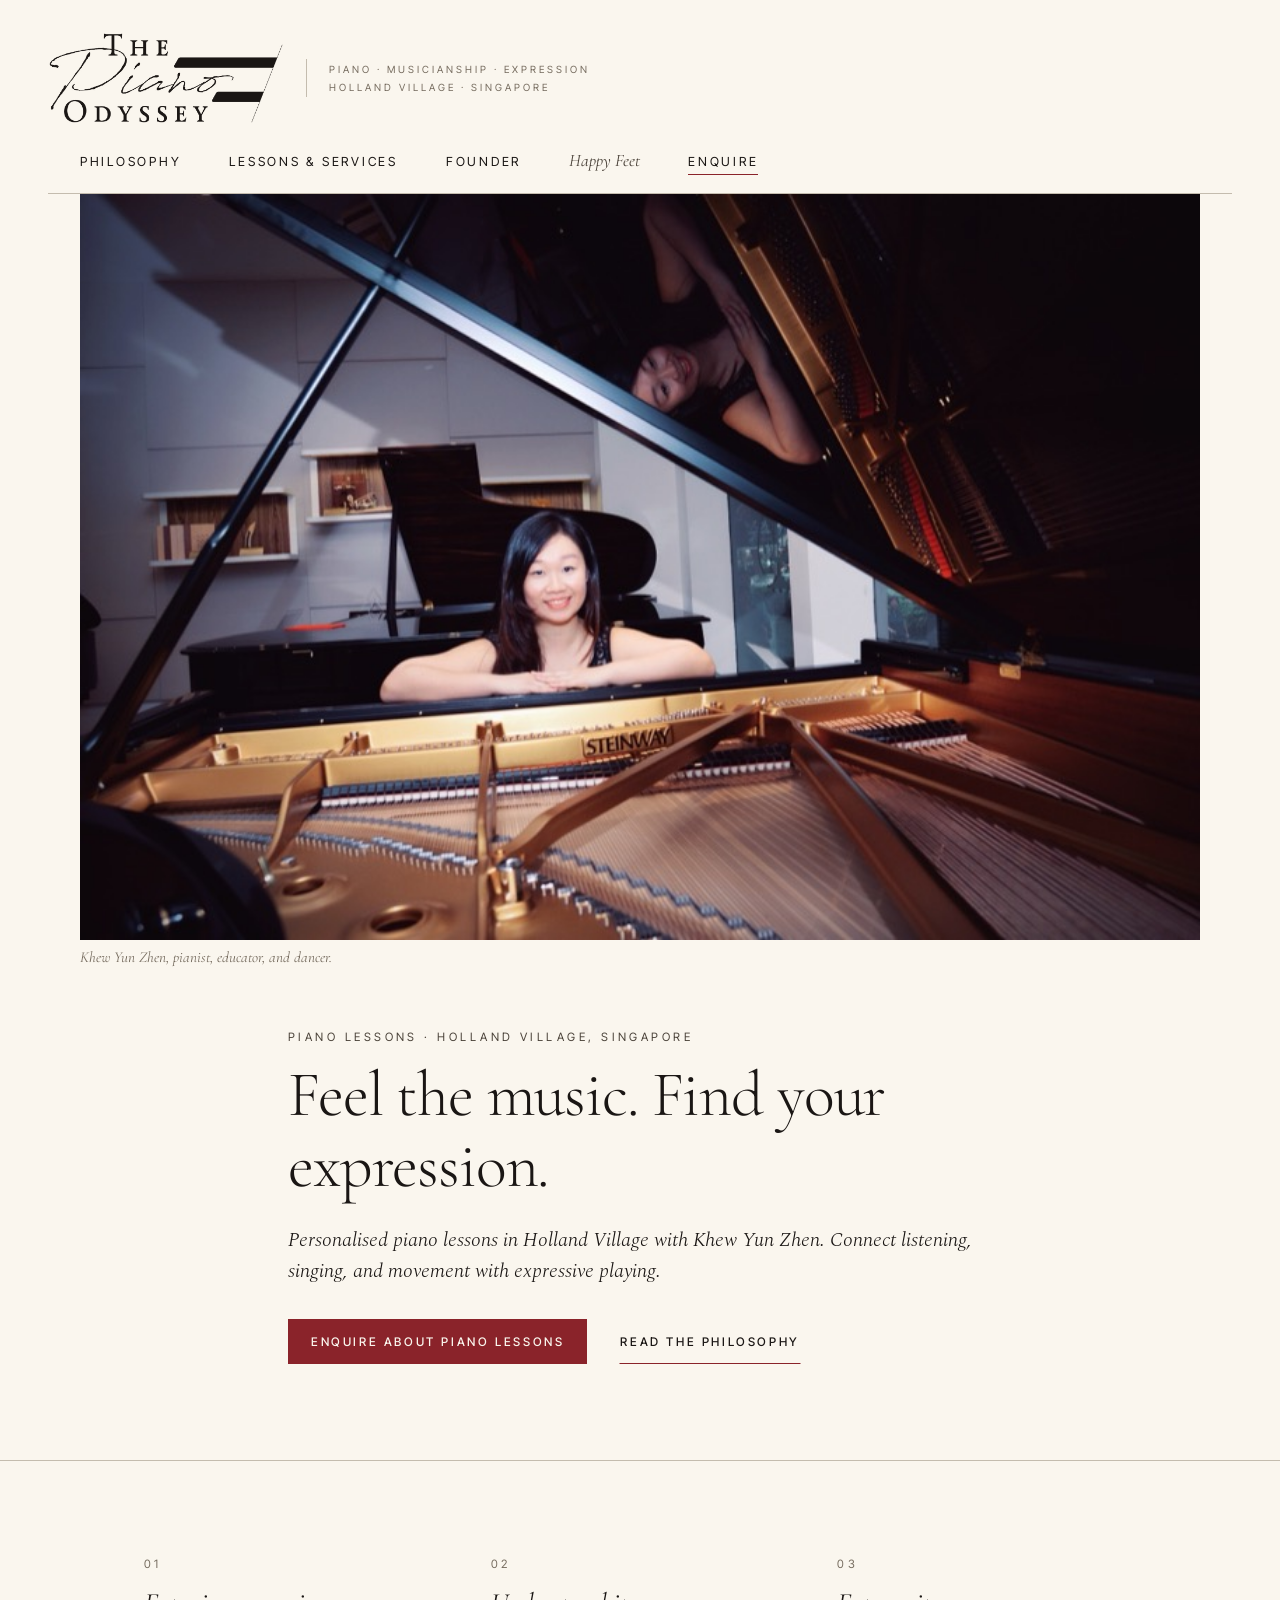
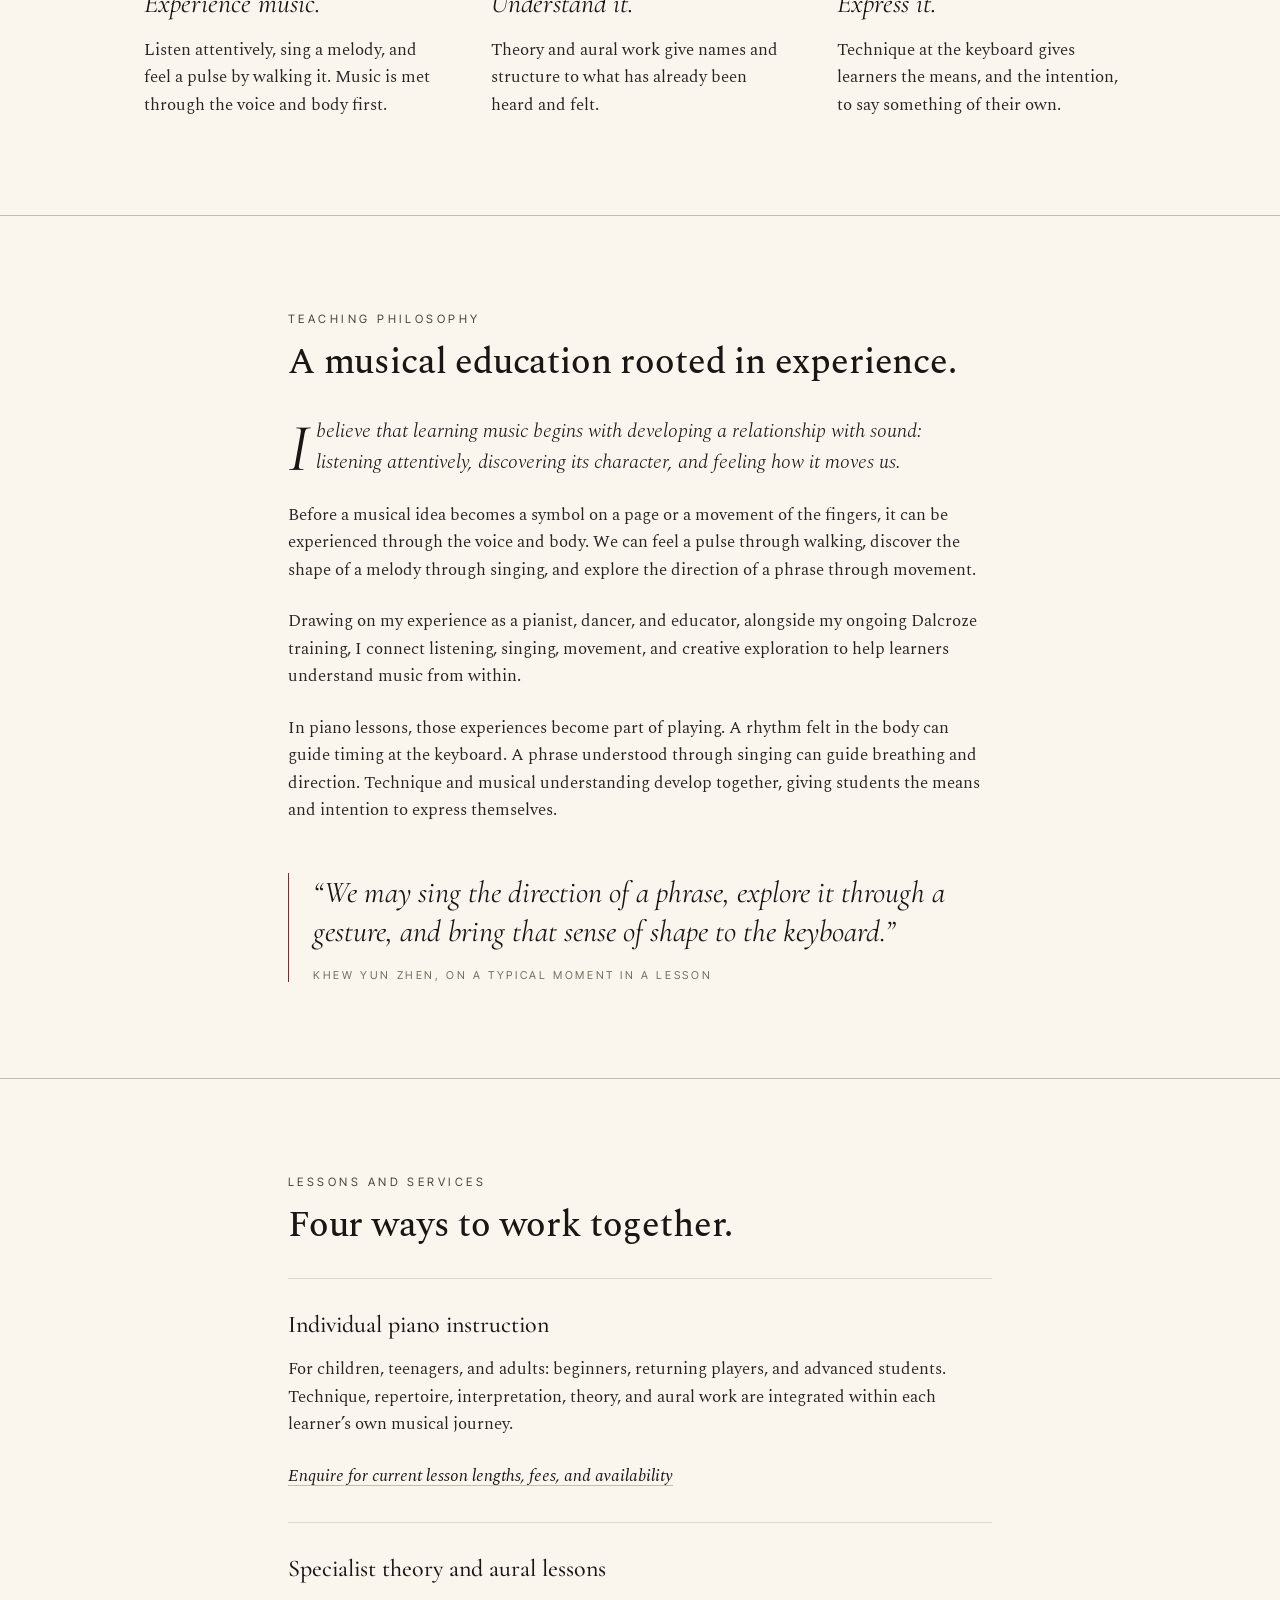
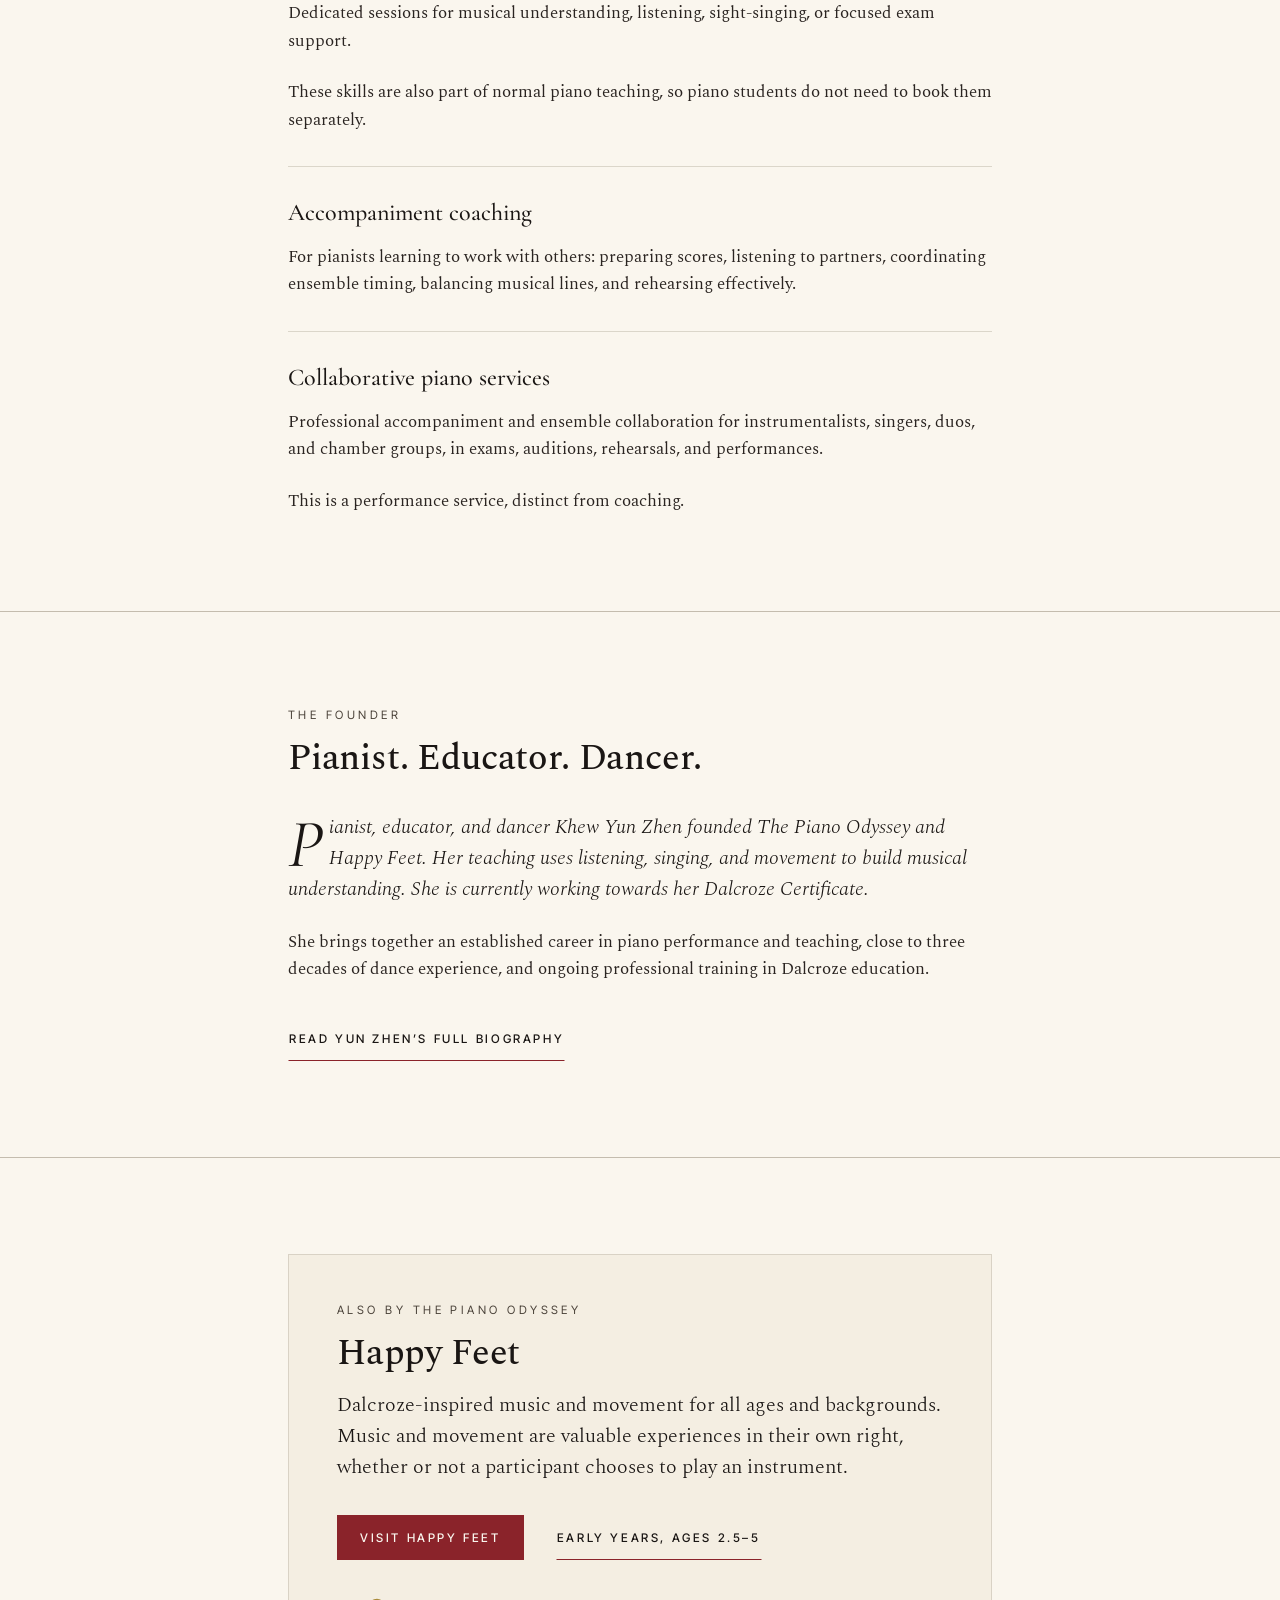
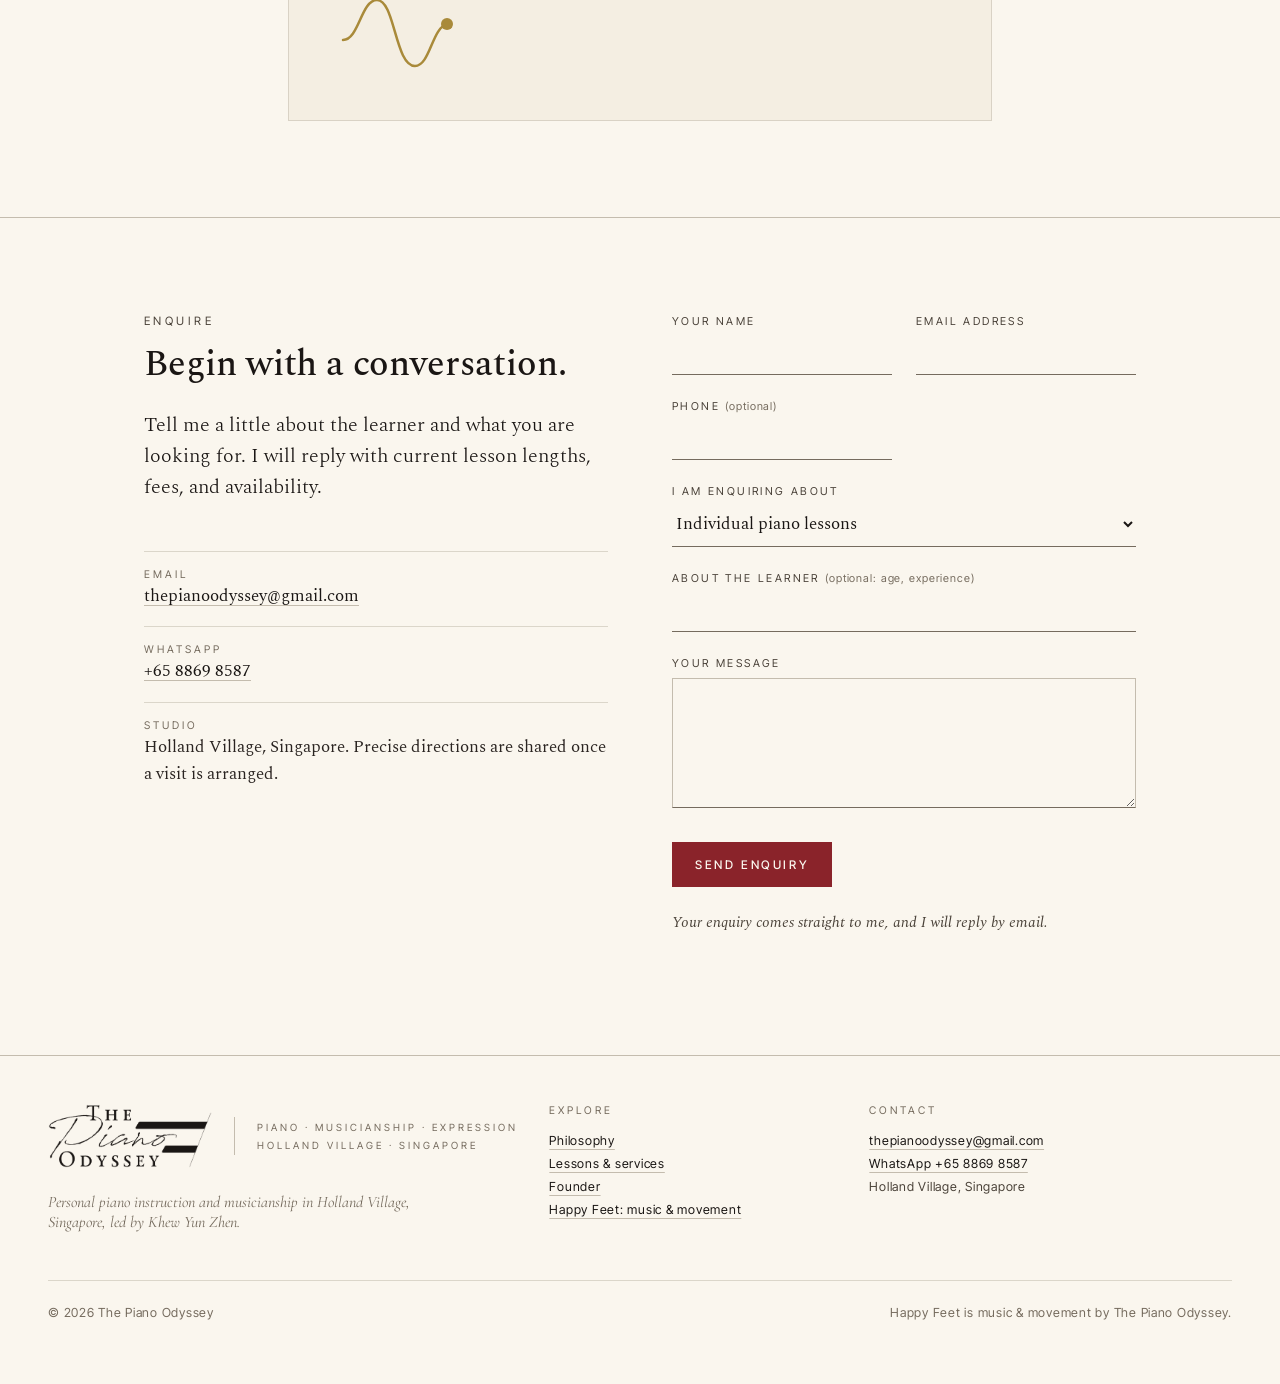
==== piano-odyssey/index.html @ 4d60c69b "Tighten founder intro paragraph Co-Authored-By: Claude Opus 5.5 <noreply@anthropic.com> Claude-Sessi" ====
<!doctype html>
<html lang="en-SG">
<head>
  <meta charset="utf-8">
  <meta name="viewport" content="width=device-width, initial-scale=1">
  <title>The Piano Odyssey | Piano, musicianship, and expression in Holland Village</title>
  <meta name="description" content="Personalised piano lessons in Holland Village, Singapore, with Khew Yun Zhen. Connect listening, singing, and movement with expressive playing.">
  <meta property="og:title" content="The Piano Odyssey">
  <meta property="og:description" content="Personalised piano lessons in Holland Village with Khew Yun Zhen. Connect listening, singing, and movement with expressive playing.">
  <meta property="og:type" content="website">
  <link rel="icon" href="assets/img/favicon.svg" type="image/svg+xml">
  <link rel="preconnect" href="https://fonts.googleapis.com">
  <link rel="preconnect" href="https://fonts.gstatic.com" crossorigin>
  <link rel="stylesheet" href="https://fonts.googleapis.com/css2?family=Cormorant+Garamond:ital,wght@0,300;0,400;0,500;0,600;1,400;1,500&family=Inter+Tight:wght@400;500&family=Spectral:ital,wght@0,300;0,400;0,500;1,300;1,400&display=swap">
  <link rel="stylesheet" href="assets/css/base.css">
  <link rel="stylesheet" href="assets/css/theme.css">
</head>
<body>
  <a class="skip-link" href="#main">Skip to main content</a>

  <header class="site-header">
    <div class="wrap">
      <a class="wordmark" href="index.html" aria-label="The Piano Odyssey, home">
        <img class="brand-logo" src="assets/img/the-piano-odyssey-logo.png" width="881" height="343" alt="The Piano Odyssey">
        <span>
          <span class="wordmark-tag">Piano · Musicianship · Expression</span>
          <span class="wordmark-tag">Holland Village · Singapore</span>
        </span>
      </a>
      <button class="nav-toggle" type="button" aria-expanded="false" aria-controls="site-nav">Menu</button>
      <nav class="site-nav" id="site-nav" aria-label="Main">
        <ul>
          <li><a href="#philosophy">Philosophy</a></li>
          <li><a href="#lessons">Lessons &amp; services</a></li>
          <li><a href="founder.html">Founder</a></li>
          <li><a class="sister" href="../happy-feet/index.html" data-site="happyFeet">Happy Feet</a></li>
          <li><a class="btn" href="#enquire">Enquire</a></li>
        </ul>
      </nav>
    </div>
  </header>

  <main id="main">

    <section class="hero">
      <div class="wrap split">
        <div>
          <p class="eyebrow">Piano lessons · Holland Village, Singapore</p>
          <h1>Feel the music. Find your expression.</h1>
          <p class="lede">Personalised piano lessons in Holland Village with Khew Yun Zhen. Connect listening, singing, and movement with expressive playing.</p>
          <div class="btn-row">
            <a class="btn" href="#enquire">Enquire about piano lessons</a>
            <a class="btn ghost" href="#philosophy">Read the philosophy</a>
          </div>
        </div>
        <figure class="photo">
          <img src="assets/img/khew-yun-zhen-800.jpg"
               srcset="assets/img/khew-yun-zhen-800.jpg 800w, assets/img/khew-yun-zhen-1600.jpg 1600w"
               sizes="(max-width: 960px) 100vw, 520px"
               width="1600" height="1067"
               alt="Khew Yun Zhen smiling behind the open lid of a grand piano.">
          <figcaption>Khew Yun Zhen, pianist, educator, and dancer.</figcaption>
        </figure>
      </div>
    </section>

    <section class="section" aria-label="Experience music. Understand it. Express it.">
      <div class="wrap columns-3">
        <div class="numbered">
          <span class="num">01</span>
          <p class="tagline-line">Experience music.</p>
          <p>Listen attentively, sing a melody, and feel a pulse by walking it. Music is met through the voice and body first.</p>
        </div>
        <div class="numbered">
          <span class="num">02</span>
          <p class="tagline-line">Understand it.</p>
          <p>Theory and aural work give names and structure to what has already been heard and felt.</p>
        </div>
        <div class="numbered">
          <span class="num">03</span>
          <p class="tagline-line">Express it.</p>
          <p>Technique at the keyboard gives learners the means, and the intention, to say something of their own.</p>
        </div>
      </div>
    </section>

    <section class="section" id="philosophy">
      <div class="wrap split">
        <div>
          <p class="eyebrow">Teaching philosophy</p>
          <h2>A musical education rooted in experience.</h2>
        </div>
        <div class="prose">
          <p>I believe that learning music begins with developing a relationship with sound: listening attentively, discovering its character, and feeling how it moves us.</p>
          <p>Before a musical idea becomes a symbol on a page or a movement of the fingers, it can be experienced through the voice and body. We can feel a pulse through walking, discover the shape of a melody through singing, and explore the direction of a phrase through movement.</p>
          <p>Drawing on my experience as a pianist, dancer, and educator, alongside my ongoing Dalcroze training, I connect listening, singing, movement, and creative exploration to help learners understand music from within.</p>
          <p>In piano lessons, those experiences become part of playing. A rhythm felt in the body can guide timing at the keyboard. A phrase understood through singing can guide breathing and direction. Technique and musical understanding develop together, giving students the means and intention to express themselves.</p>
          <blockquote class="pullquote">
            “We may sing the direction of a phrase, explore it through a gesture, and bring that sense of shape to the keyboard.”
            <cite>Khew Yun Zhen, on a typical moment in a lesson</cite>
          </blockquote>
        </div>
      </div>
    </section>

    <section class="section" id="lessons">
      <div class="wrap">
        <p class="eyebrow">Lessons and services</p>
        <h2>Four ways to work together.</h2>
        <ul class="service-list">
          <li>
            <h3>Individual piano instruction</h3>
            <div>
              <p>For children, teenagers, and adults: beginners, returning players, and advanced students. Technique, repertoire, interpretation, theory, and aural work are integrated within each learner’s own musical journey.</p>
              <p><a class="text-link" href="#enquire">Enquire for current lesson lengths, fees, and availability</a></p>
            </div>
          </li>
          <li>
            <h3>Specialist theory and aural lessons</h3>
            <div>
              <p>Dedicated sessions for musical understanding, listening, sight-singing, or focused exam support.</p>
              <p>These skills are also part of normal piano teaching, so piano students do not need to book them separately.</p>
            </div>
          </li>
          <li>
            <h3>Accompaniment coaching</h3>
            <div>
              <p>For pianists learning to work with others: preparing scores, listening to partners, coordinating ensemble timing, balancing musical lines, and rehearsing effectively.</p>
            </div>
          </li>
          <li>
            <h3>Collaborative piano services</h3>
            <div>
              <p>Professional accompaniment and ensemble collaboration for instrumentalists, singers, duos, and chamber groups, in exams, auditions, rehearsals, and performances.</p>
              <p>This is a performance service, distinct from coaching.</p>
            </div>
          </li>
        </ul>
      </div>
    </section>

    <section class="section" id="founder">
      <div class="wrap split">
        <div>
          <p class="eyebrow">The founder</p>
          <h2>Pianist. Educator. Dancer.</h2>
        </div>
        <div class="prose">
          <p>Pianist, educator, and dancer Khew Yun Zhen founded The Piano Odyssey and Happy Feet. Her teaching uses listening, singing, and movement to build musical understanding. She is currently working towards her Dalcroze Certificate.</p>
          <p>She brings together an established career in piano performance and teaching, close to three decades of dance experience, and ongoing professional training in Dalcroze education.</p>
          <div class="btn-row">
            <a class="btn ghost" href="founder.html">Read Yun Zhen’s full biography</a>
          </div>
        </div>
      </div>
    </section>

    <section class="section">
      <div class="wrap">
        <div class="sister-band">
          <div>
            <p class="eyebrow">Also by The Piano Odyssey</p>
            <h2>Happy Feet</h2>
            <p class="lede">Dalcroze-inspired music and movement for all ages and backgrounds. Music and movement are valuable experiences in their own right, whether or not a participant chooses to play an instrument.</p>
            <div class="btn-row">
              <a class="btn" href="../happy-feet/index.html" data-site="happyFeet">Visit Happy Feet</a>
              <a class="btn ghost" href="../happy-feet/index.html#early-years" data-site="happyFeet">Early years, ages 2.5–5</a>
            </div>
          </div>
          <svg class="mark-large" viewBox="0 0 120 80" aria-hidden="true" fill="none" stroke="currentColor" stroke-width="5" stroke-linecap="round"><path d="M6 48 C22 48 24 8 40 8 C58 8 58 74 78 74 C93 74 95 36 110 32"/><circle cx="110" cy="32" r="6" fill="currentColor" stroke="none"/></svg>
        </div>
      </div>
    </section>

    <section class="section" id="enquire">
      <div class="wrap split even">
        <div>
          <p class="eyebrow">Enquire</p>
          <h2>Begin with a conversation.</h2>
          <p class="lede">Tell me a little about the learner and what you are looking for. I will reply with current lesson lengths, fees, and availability.</p>
          <ul class="contact-list" style="margin-top: var(--s5);">
            <li><span class="label">Email</span><a href="mailto:thepianoodyssey@gmail.com">thepianoodyssey@gmail.com</a></li>
            <li><span class="label">WhatsApp</span><a href="https://wa.me/6588698587?text=Hello%2C%20I%27d%20like%20to%20enquire%20about%20piano%20lessons%20at%20The%20Piano%20Odyssey." rel="noopener">+65 8869 8587</a></li>
            <li><span class="label">Studio</span>Holland Village, Singapore. Precise directions are shared once a visit is arranged.</li>
          </ul>
        </div>
        <form class="form" data-enquiry data-subject="The Piano Odyssey enquiry" novalidate>
          <div class="pair">
            <div class="field">
              <label for="po-name">Your name</label>
              <input id="po-name" name="name" type="text" autocomplete="name" required>
            </div>
          <div class="field">
            <label for="po-email">Email address</label>
            <input id="po-email" name="email" type="email" autocomplete="email" required>
          </div>
            <div class="field">
              <label for="po-phone">Phone <span class="hint">(optional)</span></label>
              <input id="po-phone" name="phone" type="tel" autocomplete="tel">
            </div>
          </div>
          <div class="field">
            <label for="po-interest">I am enquiring about</label>
            <select id="po-interest" name="interest" required>
              <option>Individual piano lessons</option>
              <option>Theory and aural lessons</option>
              <option>Accompaniment coaching</option>
              <option>Collaborative piano services</option>
              <option>Something else</option>
            </select>
          </div>
          <div class="field">
            <label for="po-learner">About the learner <span class="hint">(optional: age, experience)</span></label>
            <input id="po-learner" name="learner" type="text">
          </div>
          <div class="field">
            <label for="po-message">Your message</label>
            <textarea id="po-message" name="message" required></textarea>
          </div>
          <div>
            <button class="btn" type="submit">Send enquiry</button>
          </div>
          <p class="form-help">Your enquiry comes straight to me, and I will reply by email.</p>
          <p class="form-status" role="status" tabindex="-1"></p>
        </form>
      </div>
    </section>

  </main>

  <footer class="site-footer">
    <div class="wrap">
      <div class="footer-grid">
        <div>
          <a class="wordmark" href="index.html" aria-label="The Piano Odyssey, home">
        <img class="brand-logo" src="assets/img/the-piano-odyssey-logo.png" width="881" height="343" alt="The Piano Odyssey">
        <span>
          <span class="wordmark-tag">Piano · Musicianship · Expression</span>
          <span class="wordmark-tag">Holland Village · Singapore</span>
        </span>
      </a>
          <p style="margin-top: var(--s3); max-width: 26em;">Personal piano instruction and musicianship in Holland Village, Singapore, led by Khew Yun Zhen.</p>
        </div>
        <div>
          <h3>Explore</h3>
          <ul>
            <li><a href="#philosophy">Philosophy</a></li>
            <li><a href="#lessons">Lessons &amp; services</a></li>
            <li><a href="founder.html">Founder</a></li>
            <li><a href="../happy-feet/index.html" data-site="happyFeet">Happy Feet: music &amp; movement</a></li>
          </ul>
        </div>
        <div>
          <h3>Contact</h3>
          <ul>
            <li><a href="mailto:thepianoodyssey@gmail.com">thepianoodyssey@gmail.com</a></li>
            <li><a href="https://wa.me/6588698587" rel="noopener">WhatsApp +65 8869 8587</a></li>
            <li>Holland Village, Singapore</li>
          </ul>
        </div>
      </div>
      <div class="footer-base">
        <span>© <span data-year>2026</span> The Piano Odyssey</span>
        <span>Happy Feet is music &amp; movement by The Piano Odyssey.</span>
      </div>
    </div>
  </footer>

  <script src="assets/js/config.js"></script>
  <script src="assets/js/site.js"></script>
</body>
</html>
---- piano-odyssey/assets/css/base.css ----
/* The Piano Odyssey: foundation styles. Happy Feet has its own stylesheet
   and its own brand; changes here do not affect it.

   Style: warm paper, ink text, one seal-coloured accent, hairline rules,
   a single reading column. Display in Cormorant Garamond, text in Spectral,
   small letterspaced labels in Inter Tight. */

:root {
  /* Ink: primary text. Warm, never pure black. */
  --ink-900: #1a1614;
  --ink-800: #2a2421;
  --ink-700: #4a4239;
  --ink-500: #756b5e;
  --ink-300: #c4bcae;

  /* Bone: paper. Warm off-white, never #fff. */
  --bone-50: #faf6ee;
  --bone-100: #f4eee2;
  --bone-200: #ebe2cf;

  /* Oxblood: the seal accent. Aged gold: secondary accent. */
  --oxblood: #8a232a;
  --oxblood-dark: #6e1d22;
  --gold: #a98a3a;
  --gold-dark: #8a6f2a;

  --paper: var(--bone-50);
  --text: var(--ink-800);
  --accent: var(--oxblood);
  --seal: var(--oxblood);
  --seal-ink: var(--bone-50);
  --rule: var(--ink-300);
  --rule-soft: rgba(196, 188, 174, 0.55);

  --display: "Cormorant Garamond", "EB Garamond", Garamond, Georgia, serif;
  --serif: "Spectral", "Cormorant Garamond", Georgia, serif;
  --ui: "Inter Tight", Inter, -apple-system, "Helvetica Neue", Arial, sans-serif;

  --s1: 8px;
  --s2: 16px;
  --s3: 24px;
  --s4: 32px;
  --s5: 48px;
  --s6: 64px;
  --s7: 96px;

  --measure: 44rem;
  --measure-wide: 62rem;
  --frame: 75rem;
  --gutter: clamp(1.5rem, 4vw, 3rem);
}

*,
*::before,
*::after { box-sizing: border-box; }

html { scroll-behavior: smooth; -webkit-text-size-adjust: 100%; }

body {
  margin: 0;
  background: var(--paper);
  color: var(--text);
  font-family: var(--serif);
  font-size: 17px;
  line-height: 1.62;
  -webkit-font-smoothing: antialiased;
}

img, svg { max-width: 100%; height: auto; display: block; }

h1, h2, h3 { color: var(--ink-900); margin: 0 0 var(--s3); }
h1 {
  font-family: var(--display);
  font-weight: 300;
  font-size: clamp(2.6rem, 6vw, 4rem);
  line-height: 1.1;
  letter-spacing: -0.018em;
}
h1 em { font-style: italic; }
h2 {
  font-family: var(--serif);
  font-weight: 500;
  font-size: clamp(1.75rem, 3.4vw, 2.25rem);
  line-height: 1.15;
  letter-spacing: -0.005em;
}
h3 {
  font-family: var(--display);
  font-weight: 500;
  font-size: 1.5rem;
  line-height: 1.2;
  margin-bottom: var(--s1);
}

p { margin: 0 0 var(--s3); }
p:last-child { margin-bottom: 0; }

a {
  color: var(--ink-900);
  text-decoration-color: var(--ink-300);
  text-decoration-thickness: 1px;
  text-underline-offset: 4px;
}
a:hover { text-decoration-color: var(--accent); }

strong { font-weight: 500; color: var(--ink-900); }

:focus-visible { outline: 2px solid var(--accent); outline-offset: 4px; }

.skip-link {
  position: absolute;
  left: var(--s2);
  top: -100px;
  background: var(--ink-900);
  color: var(--bone-50);
  font: 400 0.75rem var(--ui);
  letter-spacing: 0.2em;
  text-transform: uppercase;
  padding: var(--s1) var(--s2);
  z-index: 100;
}
.skip-link:focus { top: var(--s2); }

.wrap {
  width: 100%;
  max-width: calc(var(--measure) + 2 * var(--gutter));
  margin: 0 auto;
  padding: 0 var(--gutter);
}

/* Small letterspaced label above a heading. */
.eyebrow {
  font: 400 0.72rem var(--ui);
  letter-spacing: 0.3em;
  text-transform: uppercase;
  color: var(--ink-700);
  margin: 0 0 var(--s2);
}

.lede {
  font-size: 1.25rem;
  font-weight: 300;
  line-height: 1.55;
  color: var(--ink-900);
}

/* ---------- Masthead ---------- */

.site-header .wrap {
  max-width: calc(var(--frame) + 2 * var(--gutter));
  display: flex;
  flex-wrap: wrap;
  align-items: center;
  justify-content: space-between;
}

.wordmark {
  display: flex;
  align-items: center;
  gap: 20px;
  text-decoration: none;
  color: var(--ink-900);
  padding: var(--s5) 0 var(--s4);
}
.wordmark svg {
  width: 58px;
  height: 58px;
  flex: none;
  background: var(--seal);
  color: var(--seal-ink);
  padding: 9px;
  stroke-width: 5;
}
.wordmark > span {
  display: flex;
  flex-direction: column;
  border-left: 1px solid var(--rule);
  padding: 6px 0 6px 20px;
}
.wordmark-name {
  font-family: var(--display);
  font-weight: 400;
  font-size: 2rem;
  line-height: 1.1;
  letter-spacing: -0.01em;
  white-space: nowrap;
}
.wordmark-tag {
  font: 400 0.62rem var(--ui);
  letter-spacing: 0.3em;
  text-transform: uppercase;
  color: var(--ink-500);
  margin-top: 6px;
  white-space: nowrap;
}
/* The first tag sits above the name, as a label. */
.wordmark-name + .wordmark-tag { order: -1; margin: 0 0 4px; }

.nav-toggle {
  display: none;
  background: none;
  border: 0;
  border-bottom: 1px solid var(--accent);
  color: var(--ink-900);
  font: 400 0.78rem var(--ui);
  letter-spacing: 0.22em;
  text-transform: uppercase;
  padding: 6px 0;
  cursor: pointer;
  flex: none;
}

.site-nav {
  flex-basis: 100%;
  border-bottom: 1px solid var(--rule);
  padding: 0 var(--s4) var(--s2);
}
.site-nav ul {
  display: flex;
  flex-wrap: wrap;
  align-items: baseline;
  gap: var(--s1) var(--s5);
  list-style: none;
  margin: 0;
  padding: 0;
}
.site-nav a,
.site-nav a.btn {
  display: inline-block;
  font: 400 0.78rem var(--ui);
  letter-spacing: 0.22em;
  text-transform: uppercase;
  text-decoration: none;
  color: var(--ink-900);
  background: none;
  border: 0;
  border-bottom: 1px solid transparent;
  padding: 0 0 5px;
}
.site-nav a:hover,
.site-nav a[aria-current="page"],
.site-nav a.btn { border-bottom-color: var(--accent); }
.site-nav a.sister {
  font: italic 400 1.1rem var(--display);
  letter-spacing: 0;
  text-transform: none;
  color: var(--ink-700);
}

/* ---------- Actions ---------- */

.btn {
  display: inline-block;
  background: var(--seal);
  color: var(--bone-50);
  font: 500 0.74rem var(--ui);
  letter-spacing: 0.22em;
  text-transform: uppercase;
  text-decoration: none;
  padding: 15px 22px 14px;
  border: 1px solid var(--seal);
  cursor: pointer;
  transition: background 0.2s ease, border-color 0.2s ease;
}
.btn:hover { background: var(--ink-900); border-color: var(--ink-900); }
.btn.ghost {
  background: none;
  color: var(--ink-900);
  border-color: transparent;
  border-bottom-color: var(--accent);
  padding-left: 0;
  padding-right: 0;
}
.btn.ghost:hover { background: none; border-color: transparent; border-bottom-color: var(--ink-900); }
.btn-row {
  display: flex;
  flex-wrap: wrap;
  align-items: center;
  gap: var(--s2) var(--s4);
  margin-top: var(--s4);
}

.text-link { font-style: italic; }

/* ---------- Sections ---------- */

.section { padding: var(--s7) 0; border-top: 1px solid var(--rule); }

/* Two even columns for forms, fees, and lists. Everything else is one column. */
.split > * + * { margin-top: var(--s4); }
.wrap.split.even {
  max-width: calc(var(--measure-wide) + 2 * var(--gutter));
  display: grid;
  grid-template-columns: 1fr 1fr;
  gap: var(--s6);
  align-items: start;
}
.split.even > * + * { margin-top: 0; }

/* Hero: the photograph leads, the statement follows. */
.hero { padding: 0 0 var(--s7); }
.hero .wrap {
  max-width: calc(var(--frame) + 2 * var(--gutter));
  display: flex;
  flex-direction: column-reverse;
}
.hero .wrap > * + * { margin-top: 0; }
.hero .wrap > div:first-child {
  width: 100%;
  max-width: var(--measure);
  margin: var(--s6) auto 0;
}
.hero .lede { font-style: italic; }
.hero .photo { padding: 0 var(--s4); }

.photo { margin: 0; }
.photo img { width: 100%; }
.photo figcaption {
  font: italic 400 0.95rem var(--display);
  color: var(--ink-500);
  margin-top: var(--s1);
}

.columns-3,
.columns-2 { display: grid; gap: var(--s5); }
.columns-3 { grid-template-columns: repeat(3, 1fr); }
.columns-2 { grid-template-columns: repeat(2, 1fr); }
.wrap.columns-3 { max-width: calc(var(--measure-wide) + 2 * var(--gutter)); }

.numbered .num {
  font: 400 0.72rem var(--ui);
  letter-spacing: 0.3em;
  color: var(--ink-500);
  display: block;
  margin-bottom: var(--s2);
}

/* Reading text. The opening paragraph is set as an italic lead with a drop cap. */
.prose p:first-child {
  font-size: 1.25rem;
  font-weight: 300;
  font-style: italic;
  line-height: 1.55;
  color: var(--ink-900);
}
.prose p:first-child::first-letter {
  font-family: var(--display);
  font-size: 3.4em;
  font-style: italic;
  font-weight: 400;
  float: left;
  line-height: 0.82;
  padding: 0.08em 0.1em 0 0;
}

.pullquote {
  font: italic 400 clamp(1.5rem, 2.8vw, 1.9rem) var(--display);
  line-height: 1.3;
  color: var(--ink-900);
  border-left: 1px solid var(--accent);
  padding-left: var(--s3);
  margin: var(--s5) 0 0;
}
.pullquote cite {
  display: block;
  font: 400 0.68rem var(--ui);
  letter-spacing: 0.24em;
  text-transform: uppercase;
  color: var(--ink-500);
  margin-top: var(--s2);
}

.service-list { list-style: none; margin: var(--s4) 0 0; padding: 0; }
.service-list > li { padding: var(--s4) 0; border-top: 1px solid var(--rule-soft); }
.service-list > li:last-child { padding-bottom: 0; }
.service-list h3 { margin-bottom: var(--s2); }

.note {
  font-style: italic;
  color: var(--ink-700);
  border-left: 1px solid var(--accent);
  padding-left: var(--s2);
}

.plain-list { margin: 0 0 var(--s3); padding-left: 1.2em; }
.plain-list li { margin-bottom: var(--s1); }

/* Link to the sister brand: a quiet panel on slightly darker paper. */
.sister-band {
  background: var(--bone-100);
  border: 1px solid var(--rule-soft);
  padding: var(--s5);
}
.sister-band > * + * { margin-top: var(--s4); }
.sister-band h2 { margin-bottom: var(--s2); }

/* ---------- Enquiry ---------- */

.form { display: grid; gap: var(--s3); }
.form .pair { display: grid; grid-template-columns: 1fr 1fr; gap: var(--s3); }
.field label {
  display: block;
  font: 400 0.68rem var(--ui);
  letter-spacing: 0.22em;
  text-transform: uppercase;
  color: var(--ink-700);
  margin-bottom: 4px;
}
.field .hint { letter-spacing: 0.08em; text-transform: none; color: var(--ink-500); }
.field input,
.field select,
.field textarea {
  width: 100%;
  font: 400 1.05rem var(--serif);
  color: var(--ink-900);
  background: transparent;
  border: 0;
  border-bottom: 1px solid var(--ink-500);
  border-radius: 0;
  padding: 8px 0;
}
.field textarea {
  min-height: 130px;
  resize: vertical;
  border: 1px solid var(--ink-300);
  border-bottom-color: var(--ink-500);
  padding: 10px 12px;
  margin-top: 4px;
}
.field input:focus-visible,
.field select:focus-visible,
.field textarea:focus-visible { outline-offset: 2px; }
.form-status {
  display: none;
  background: var(--bone-100);
  border-left: 1px solid var(--accent);
  padding: var(--s2) var(--s3);
  font-style: italic;
}
.form-status.show { display: block; }
.form-help { font-size: 0.92rem; font-style: italic; color: var(--ink-700); }

.contact-list { list-style: none; margin: 0; padding: 0; }
.contact-list li { padding: var(--s2) 0; border-top: 1px solid var(--rule-soft); }
.contact-list .label {
  display: block;
  font: 400 0.66rem var(--ui);
  letter-spacing: 0.28em;
  text-transform: uppercase;
  color: var(--ink-500);
  margin-bottom: 2px;
}

/* ---------- Footer ---------- */

.site-footer {
  border-top: 1px solid var(--rule);
  padding: var(--s5) 0 var(--s6);
  font: 400 0.78rem var(--ui);
  letter-spacing: 0.06em;
  color: var(--ink-700);
}
.site-footer .wrap { max-width: calc(var(--frame) + 2 * var(--gutter)); }
.site-footer .wordmark { padding: 0; }
.site-footer .wordmark-name { font-size: 1.5rem; }
.site-footer .wordmark svg { width: 44px; height: 44px; padding: 7px; }
.site-footer p { font: italic 400 1rem var(--display); letter-spacing: 0; color: var(--ink-500); }
.footer-grid {
  display: grid;
  grid-template-columns: 5fr 3fr 4fr;
  gap: var(--s5);
  padding-bottom: var(--s5);
}
.footer-grid h3 {
  font: 400 0.66rem var(--ui);
  letter-spacing: 0.28em;
  text-transform: uppercase;
  color: var(--ink-500);
  margin-bottom: var(--s2);
}
.footer-grid ul { list-style: none; margin: 0; padding: 0; }
.footer-grid li { margin-bottom: var(--s1); }
.footer-base {
  display: flex;
  flex-wrap: wrap;
  justify-content: space-between;
  gap: var(--s2);
  padding-top: var(--s3);
  border-top: 1px solid var(--rule-soft);
  color: var(--ink-500);
}

/* ---------- Responsive ---------- */

@media (max-width: 860px) {
  .wordmark { padding: var(--s4) 0 var(--s3); gap: 14px; }
  .wordmark > span { padding-left: 14px; }
  .nav-toggle { display: inline-block; }
  .site-nav { display: none; padding: var(--s1) 0 var(--s3); }
  .site-nav.open { display: block; }
  .site-header .wrap { border-bottom: 1px solid var(--rule); }
  .site-nav { border-bottom: 0; }
  .site-nav ul { flex-direction: column; gap: var(--s2); }

  .wrap.split.even,
  .columns-3,
  .columns-2,
  .footer-grid { grid-template-columns: 1fr; gap: var(--s5); }
  .section { padding: var(--s6) 0; }
  .hero { padding-bottom: var(--s6); }
  .hero .photo { padding: 0; }
  .hero .wrap > div:first-child { margin-top: var(--s5); }
  .sister-band { padding: var(--s4) var(--s3); }
}

@media (max-width: 560px) {
  body { font-size: 16px; }
  .wordmark svg { width: 46px; height: 46px; padding: 7px; }
  .wordmark-name { font-size: 1.45rem; }
  .wordmark-tag { font-size: 0.5rem; letter-spacing: 0.2em; }
  .form .pair { grid-template-columns: 1fr; }
}

@media (prefers-reduced-motion: reduce) {
  html { scroll-behavior: auto; }
  .btn { transition: none; }
}

/* After an enquiry is sent, only the confirmation remains. */
.form.sent > *:not(.form-status) { display: none; }
.form-status.error { border-left-color: var(--oxblood); color: var(--oxblood-dark); }
---- piano-odyssey/assets/css/theme.css ----
/* The Piano Odyssey: oxblood seal and accent. */

:root {
  --accent: var(--oxblood);
  --seal: var(--oxblood);
  --seal-ink: var(--bone-50);
}

.tagline-line {
  font: italic 400 1.75rem var(--display);
  line-height: 1.2;
  color: var(--ink-900);
  margin-bottom: var(--s2);
}

.sister-band .mark-large {
  width: 120px;
  color: var(--gold);
  stroke-width: 2.5;
}

.credentials { list-style: none; margin: 0; padding: 0; }
.credentials li { padding: var(--s2) 0; border-top: 1px solid var(--rule-soft); }
.credentials strong {
  display: block;
  font: 500 1.3rem var(--display);
}

/* ---------- Registration page ---------- */

.page-hero .wrap {
  display: block;
  max-width: calc(var(--measure) + 2 * var(--gutter));
}
.page-hero { padding-top: var(--s6); padding-bottom: var(--s6); }

.register { gap: var(--s5); }
.register fieldset {
  border: 0;
  border-top: 1px solid var(--rule);
  margin: 0;
  padding: var(--s4) 0 0;
  display: grid;
  gap: var(--s3);
  min-width: 0;
}
.register legend {
  font: 500 1.75rem var(--display);
  color: var(--ink-900);
  padding: 0 var(--s2) 0 0;
}
.register .label {
  display: block;
  font: 400 0.68rem var(--ui);
  letter-spacing: 0.22em;
  text-transform: uppercase;
  color: var(--ink-700);
  margin-bottom: var(--s1);
}
.register textarea.short { min-height: 72px; }
.choices { display: flex; flex-wrap: wrap; gap: var(--s1) var(--s4); }
.choices.stacked { flex-direction: column; }
.choices label {
  display: flex;
  align-items: center;
  gap: 10px;
  font: 400 1.05rem var(--serif);
  letter-spacing: 0;
  text-transform: none;
  color: var(--ink-900);
  margin: 0;
  padding: 4px 0;
  cursor: pointer;
}
.choices input { width: 18px; height: 18px; accent-color: var(--oxblood); flex: none; padding: 0; border: 0; }
.register .other { margin-top: var(--s1); }
.register-done { padding: var(--s4) 0; }
.register-done:focus { outline: none; }

[hidden] { display: none !important; }

/* ---------- The studio's own logo ---------- */

.wordmark { gap: 22px; padding: var(--s4) 0 var(--s3); }
.brand-logo { height: 92px; width: auto; flex: none; }
.wordmark > span { padding: 4px 0 4px 22px; gap: 6px; }
.wordmark .wordmark-tag,
.wordmark-name + .wordmark-tag { order: 0; margin: 0; }
.site-footer .brand-logo { height: 64px; }

@media (max-width: 860px) {
  .brand-logo { height: 68px; }
  .wordmark > span { display: none; }
}
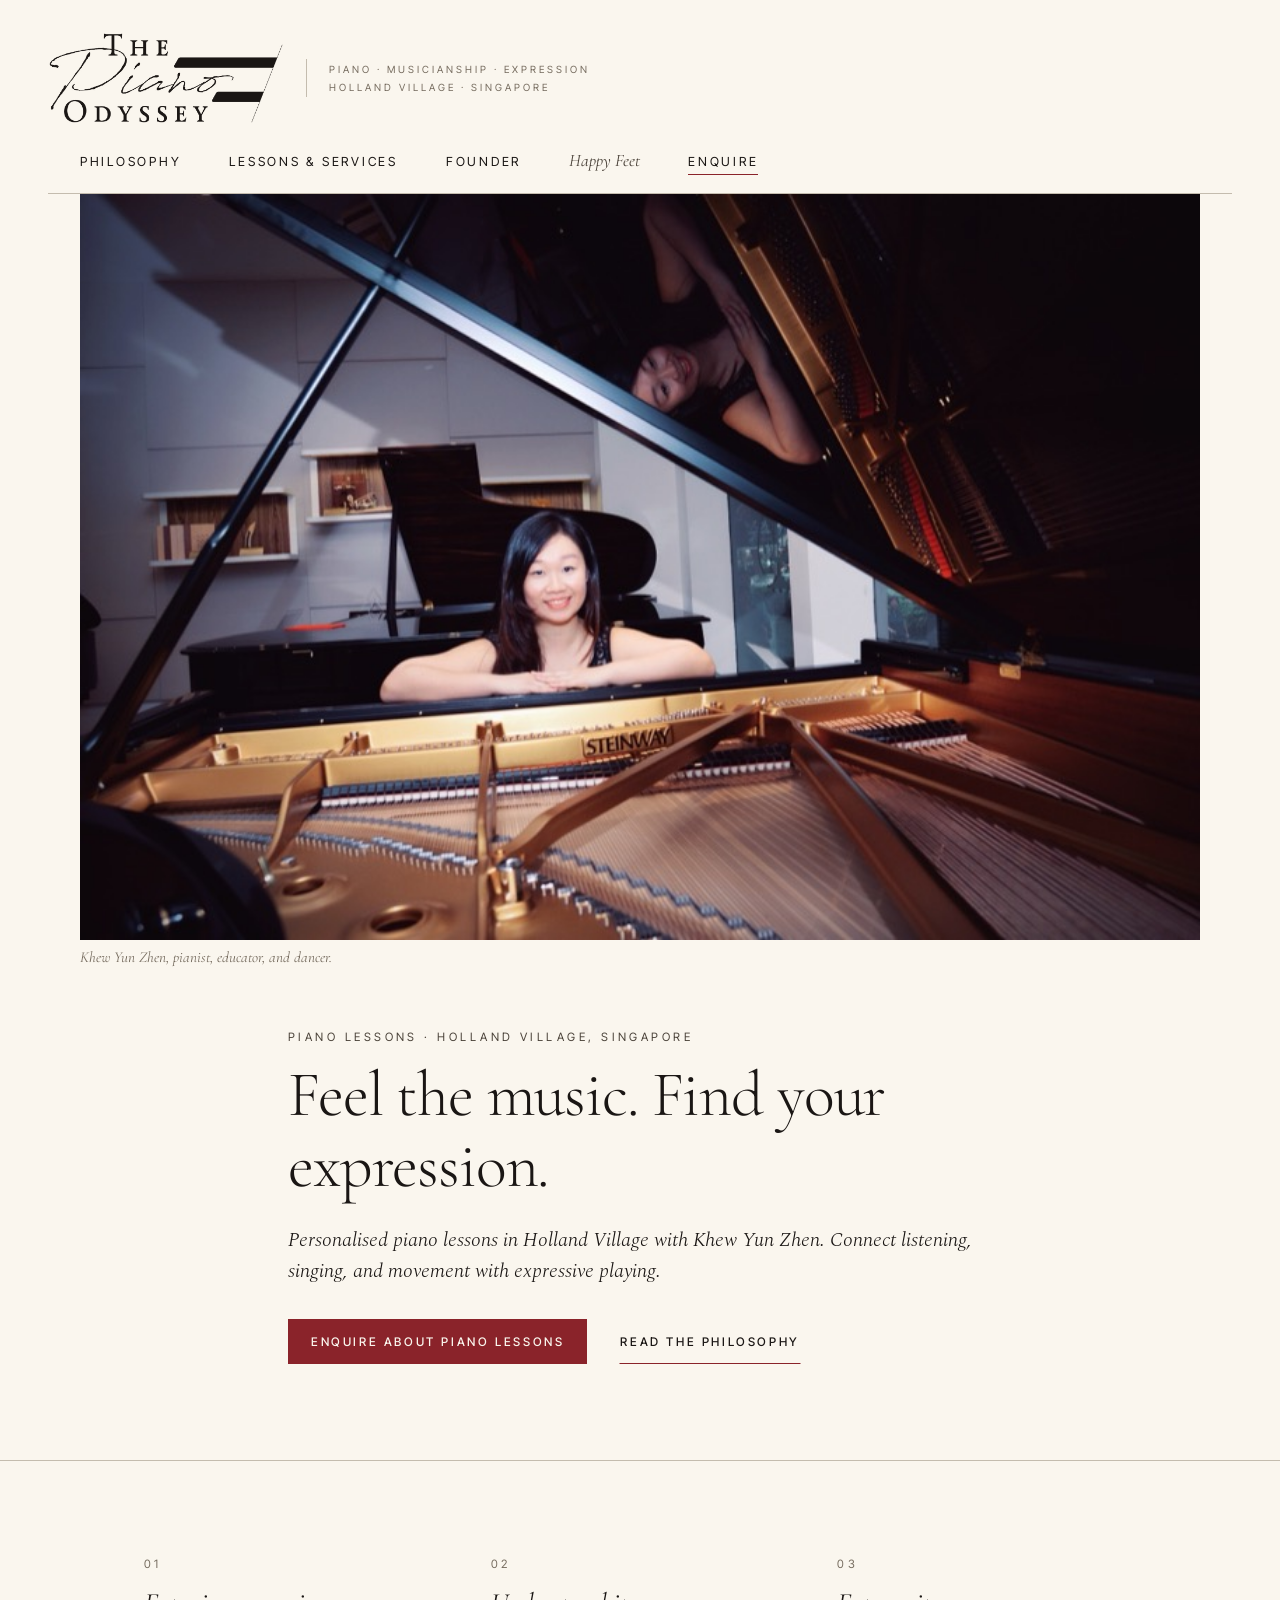
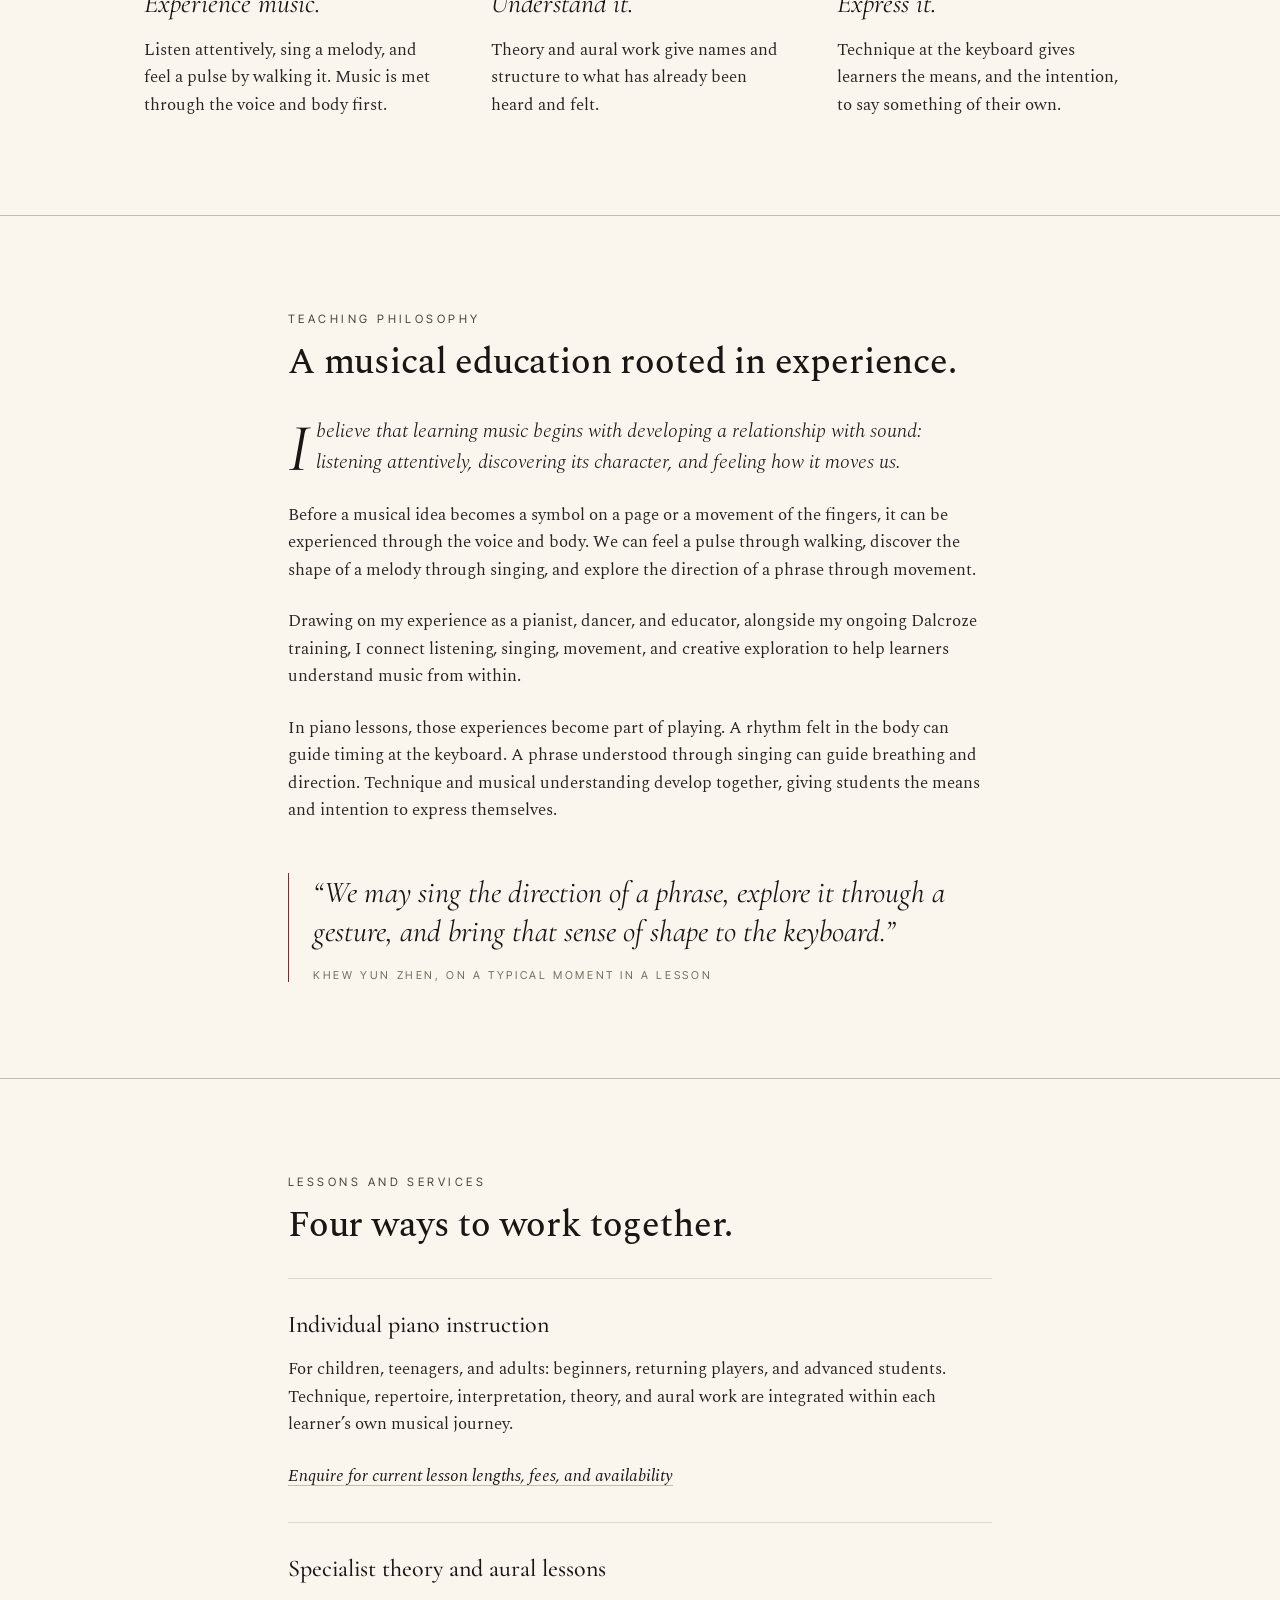
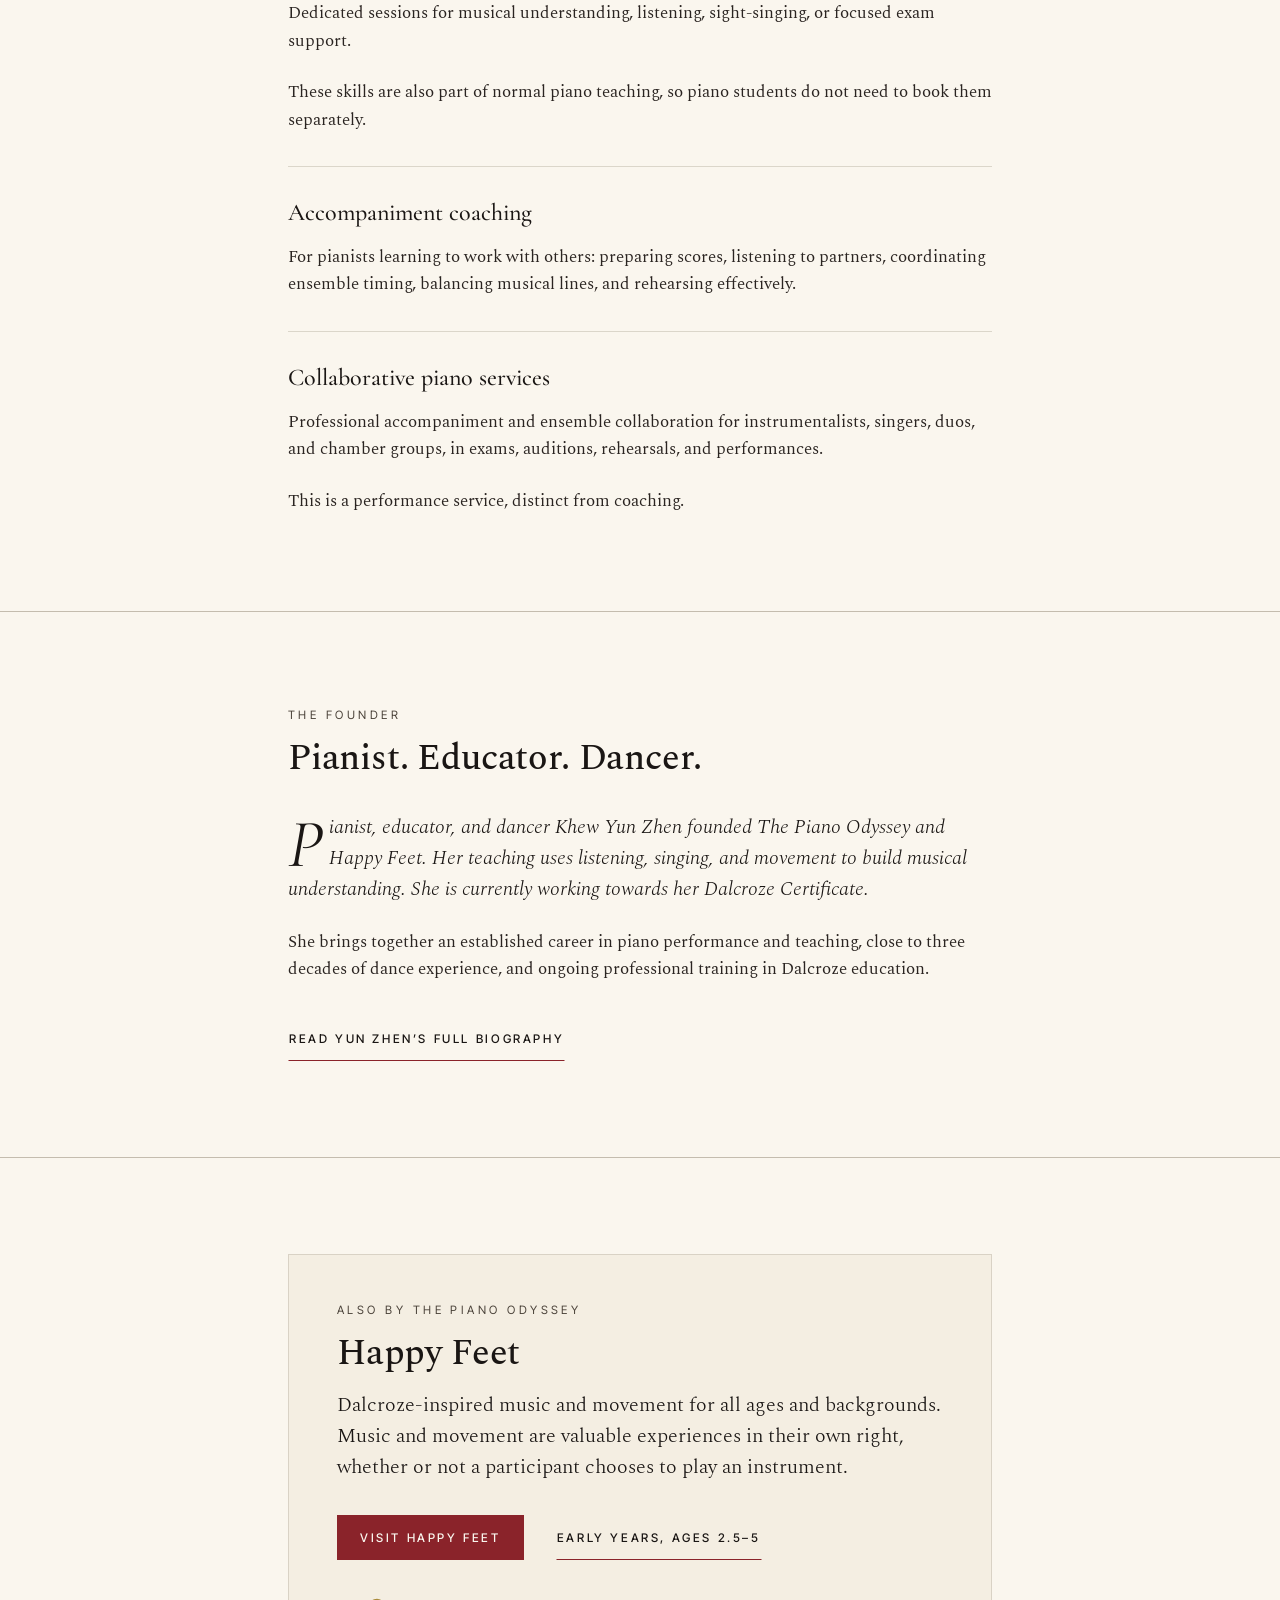
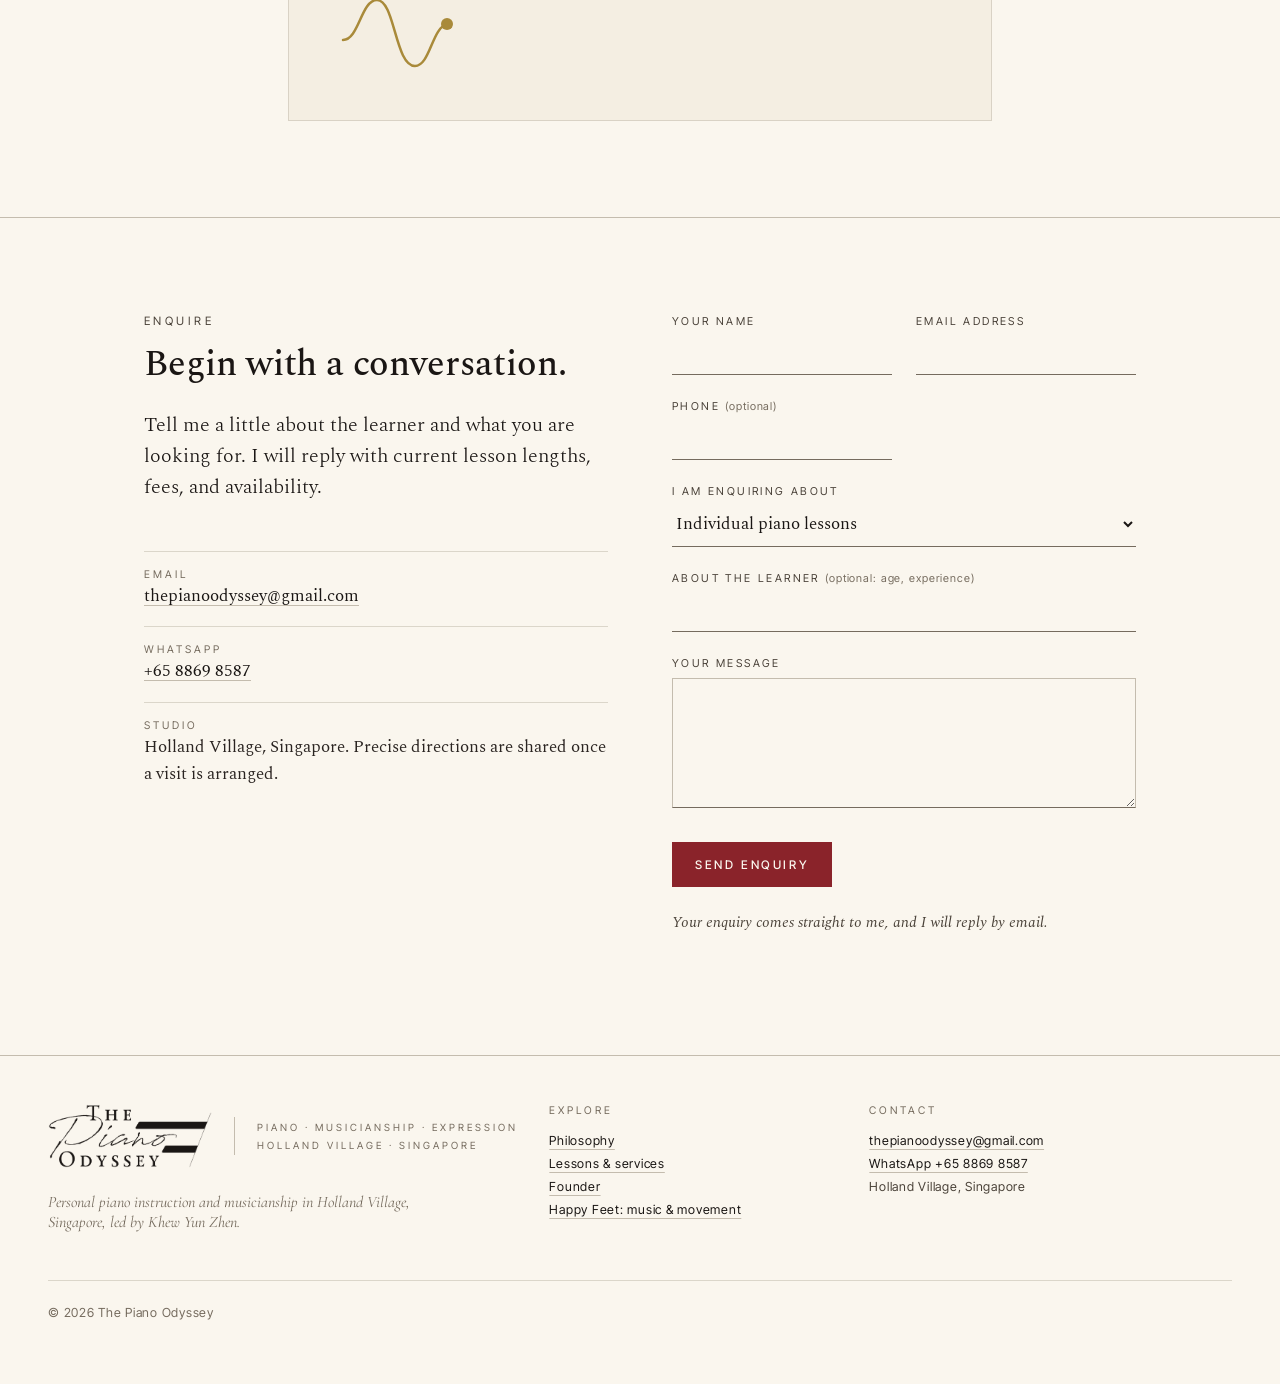
==== commit 399a1795: "Remove the Happy Feet endorsement line from The Piano Odyssey footer Co-Authored-By: Claude Opus 5.5" ====
--- a/piano-odyssey/index.html
+++ b/piano-odyssey/index.html
@@ -8,7 +8,8 @@
   <meta property="og:title" content="The Piano Odyssey">
   <meta property="og:description" content="Personalised piano lessons in Holland Village with Khew Yun Zhen. Connect listening, singing, and movement with expressive playing.">
   <meta property="og:type" content="website">
-  <link rel="icon" href="assets/img/favicon.svg" type="image/svg+xml">
+  <link rel="icon" href="assets/img/favicon.png" type="image/png">
+  <link rel="apple-touch-icon" href="assets/img/apple-touch-icon.png">
   <link rel="preconnect" href="https://fonts.googleapis.com">
   <link rel="preconnect" href="https://fonts.gstatic.com" crossorigin>
   <link rel="stylesheet" href="https://fonts.googleapis.com/css2?family=Cormorant+Garamond:ital,wght@0,300;0,400;0,500;0,600;1,400;1,500&family=Inter+Tight:wght@400;500&family=Spectral:ital,wght@0,300;0,400;0,500;1,300;1,400&display=swap">
@@ -261,7 +262,6 @@
       </div>
       <div class="footer-base">
         <span>© <span data-year>2026</span> The Piano Odyssey</span>
-        <span>Happy Feet is music &amp; movement by The Piano Odyssey.</span>
       </div>
     </div>
   </footer>
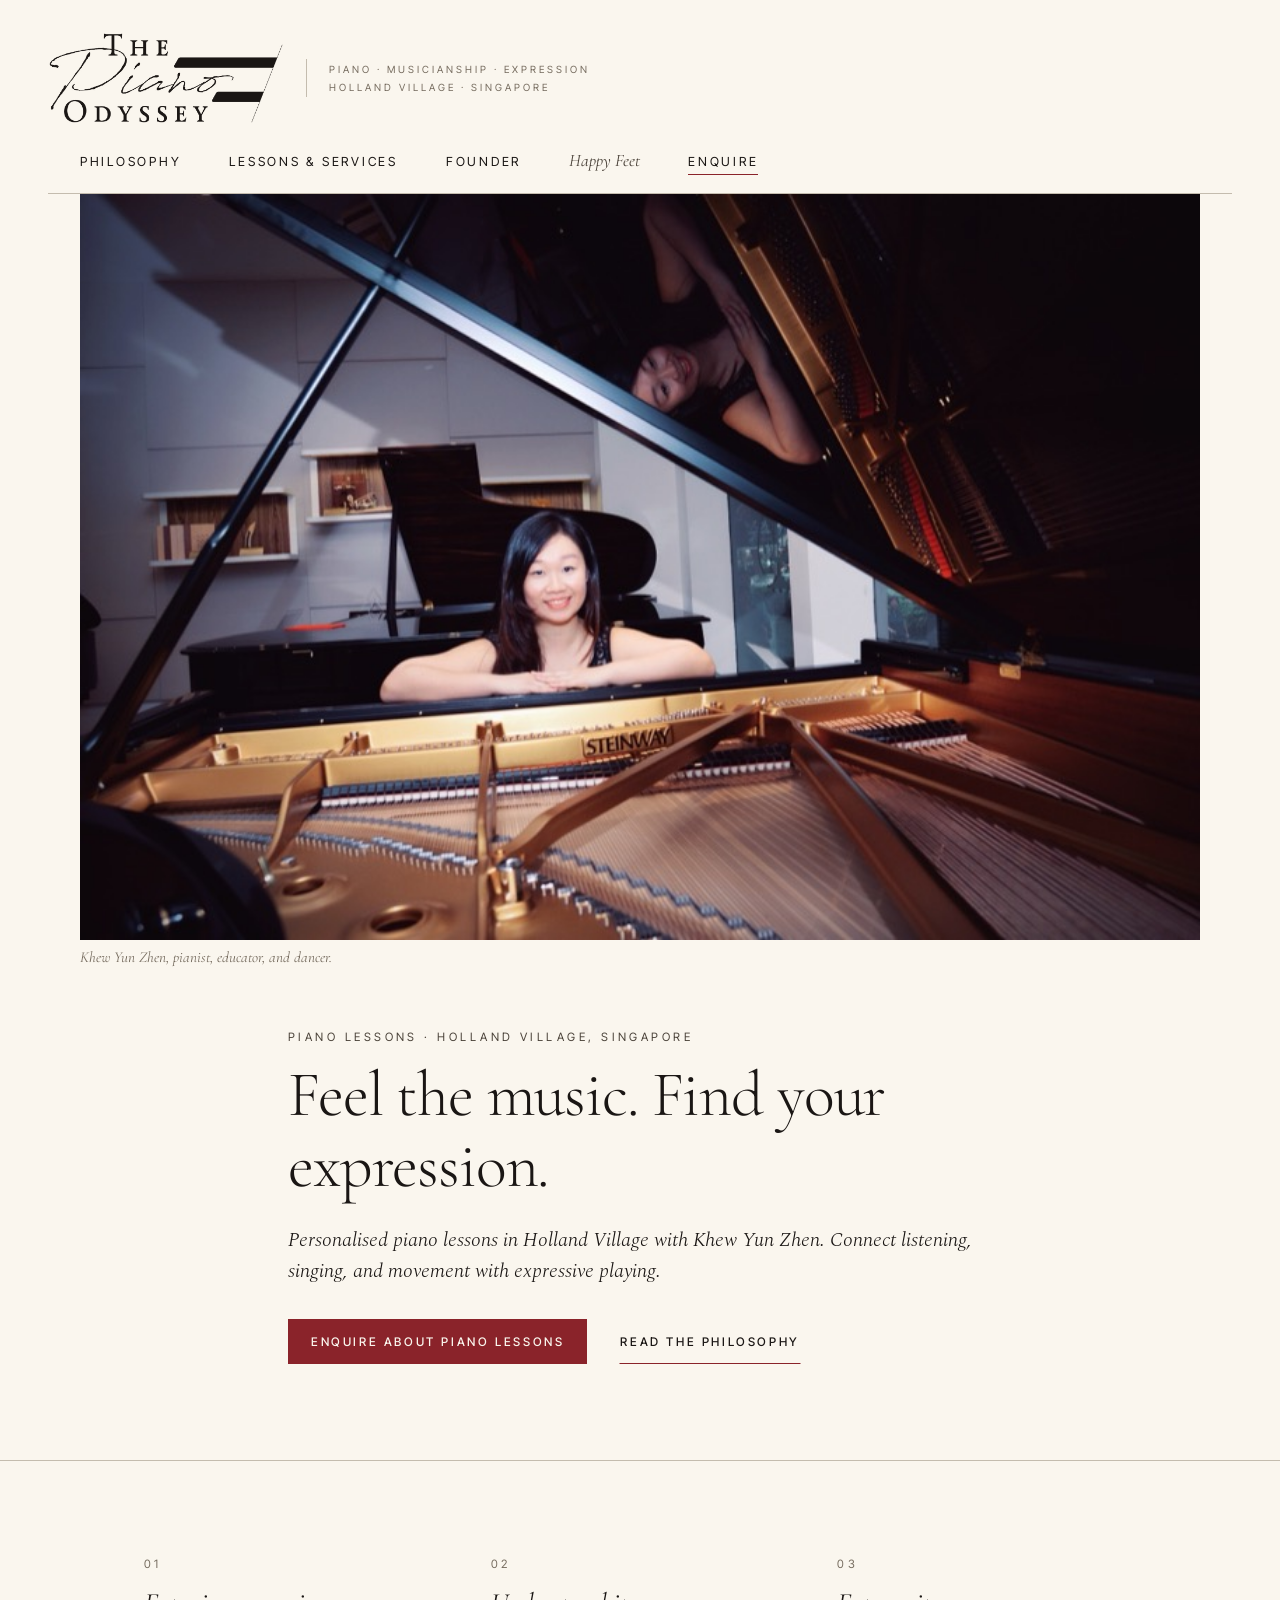
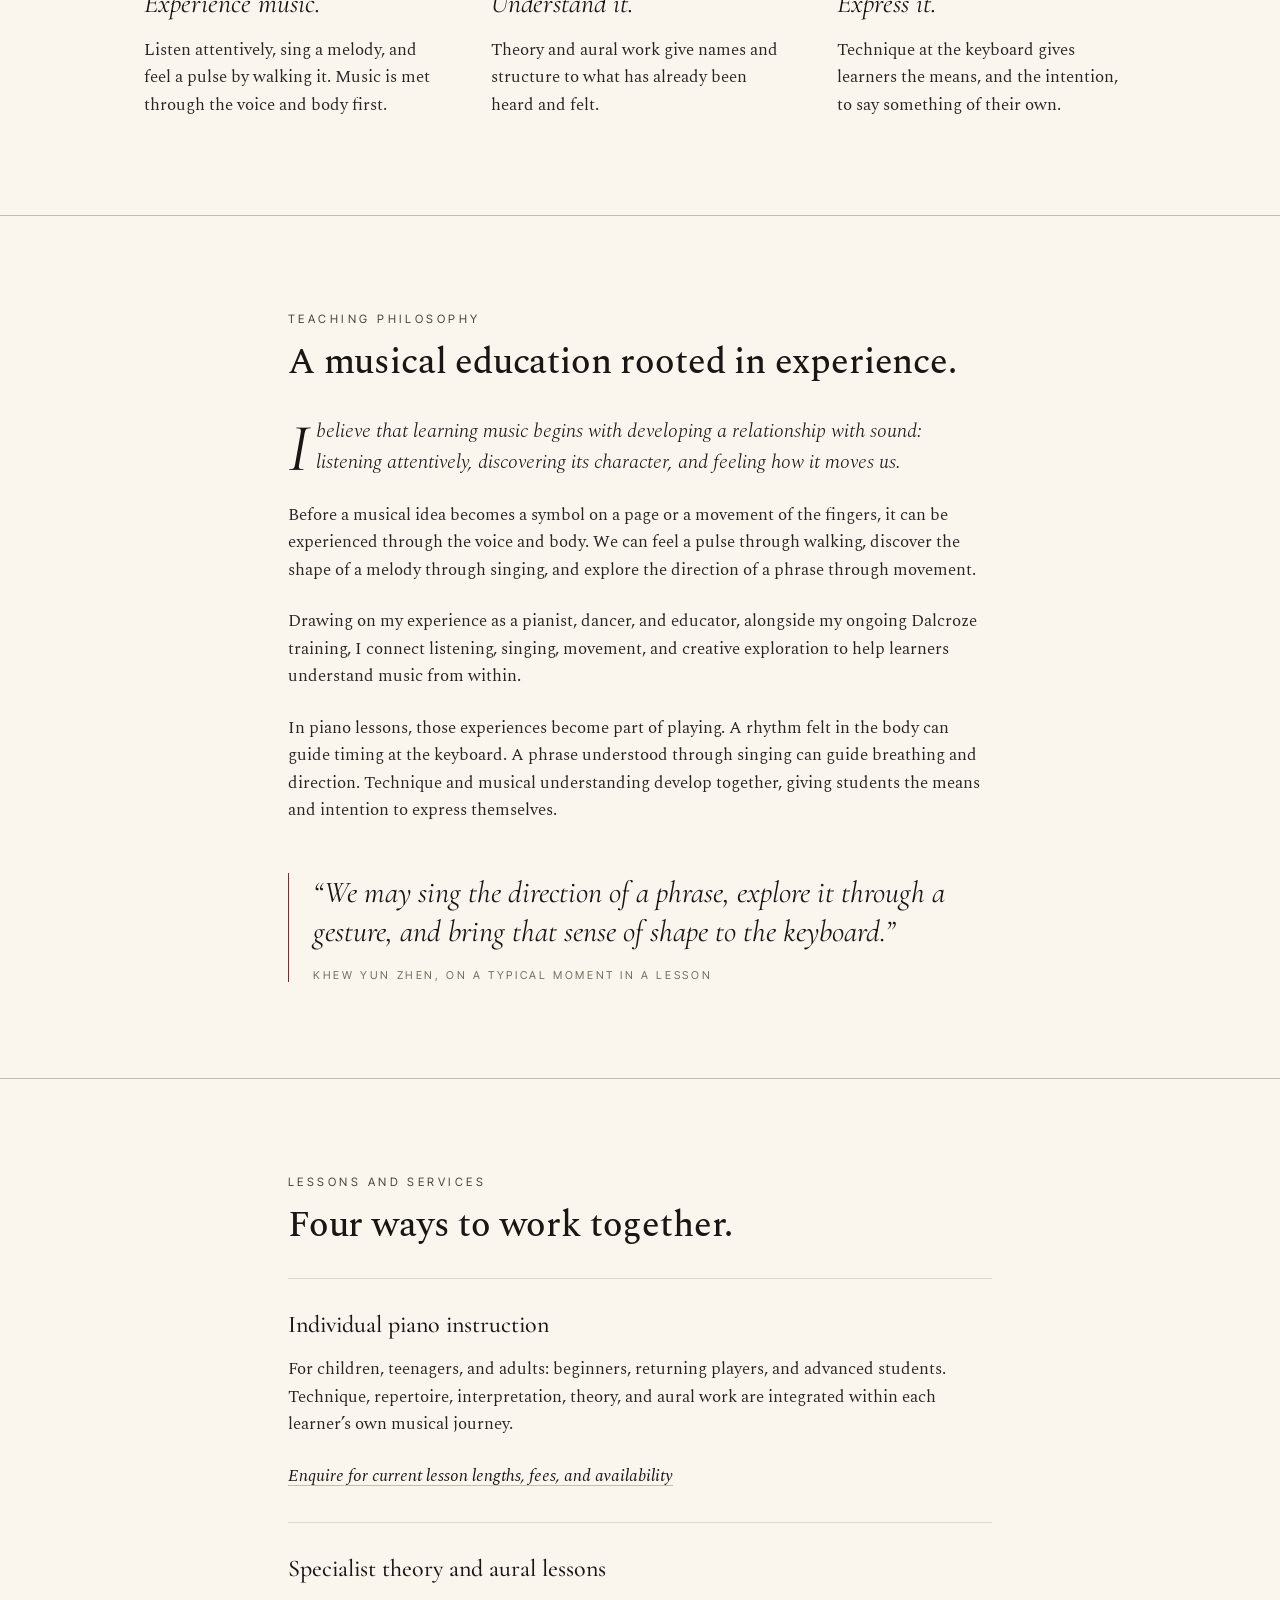
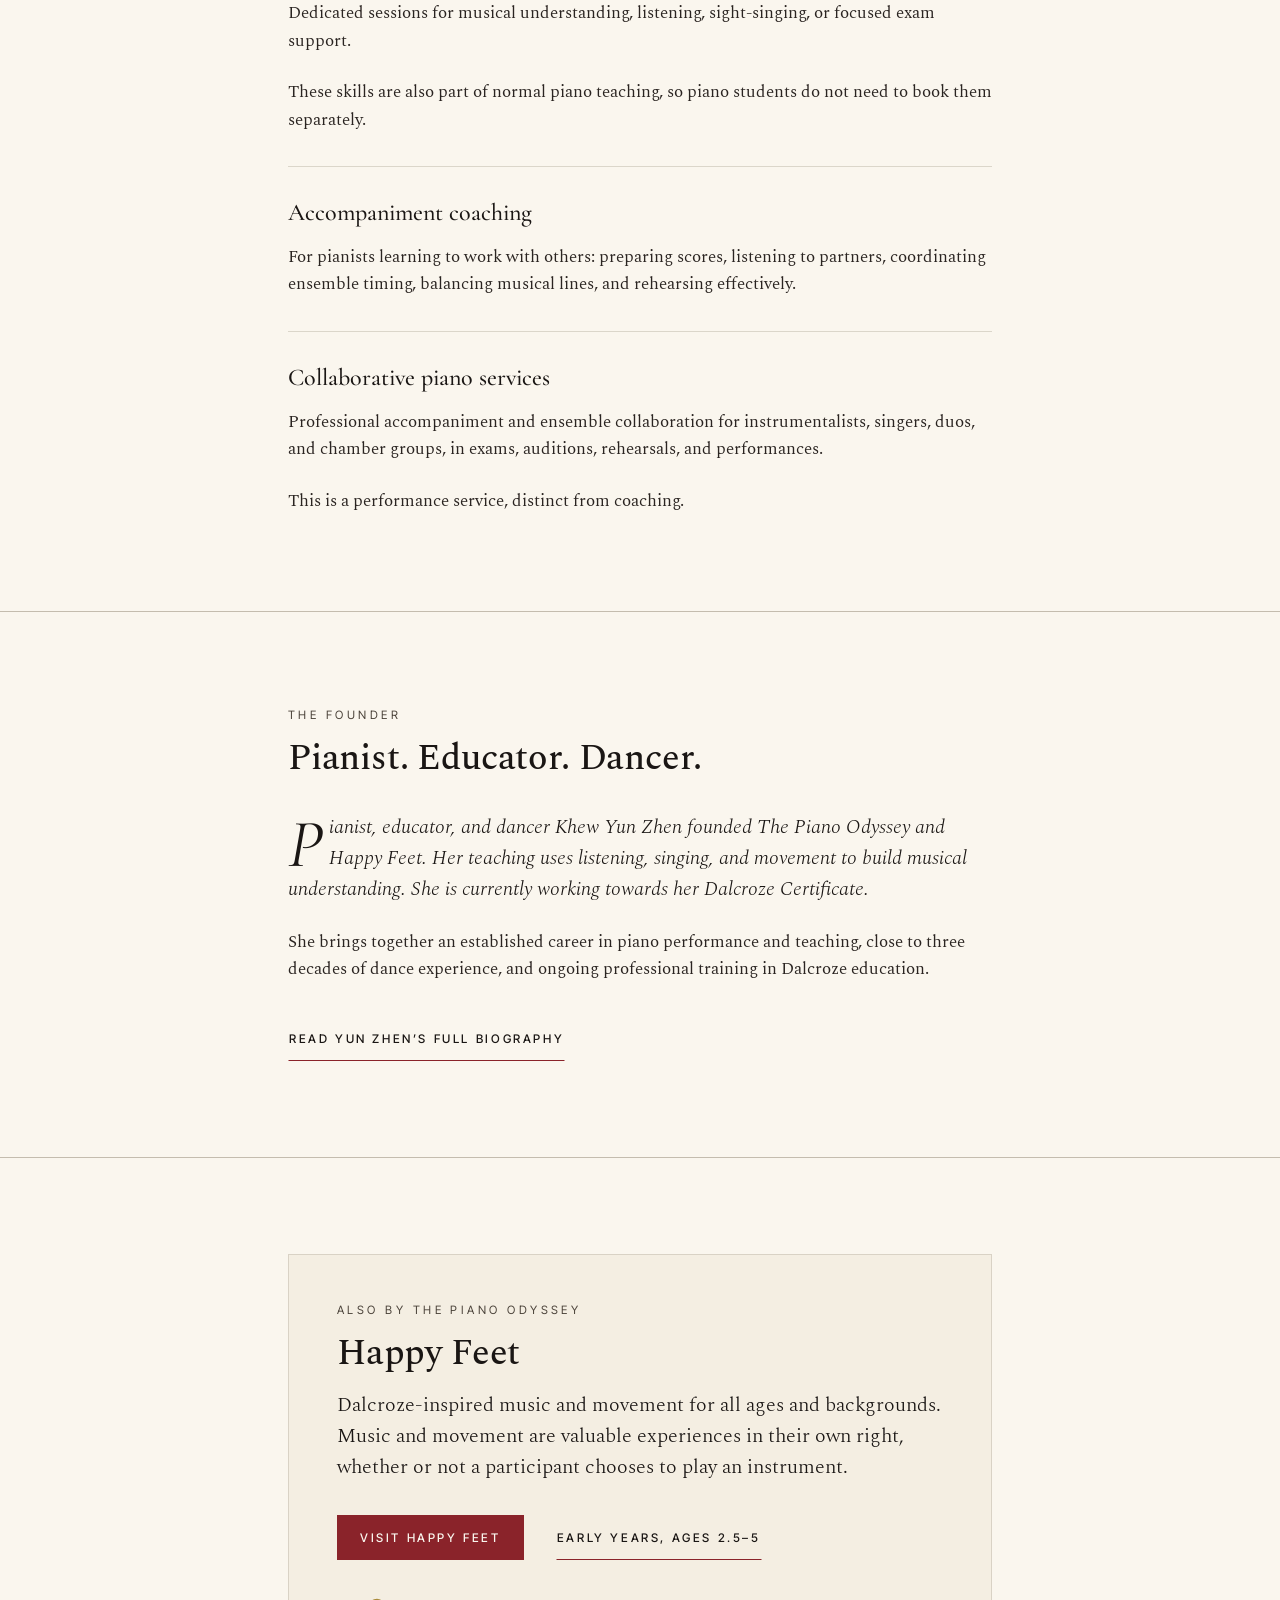
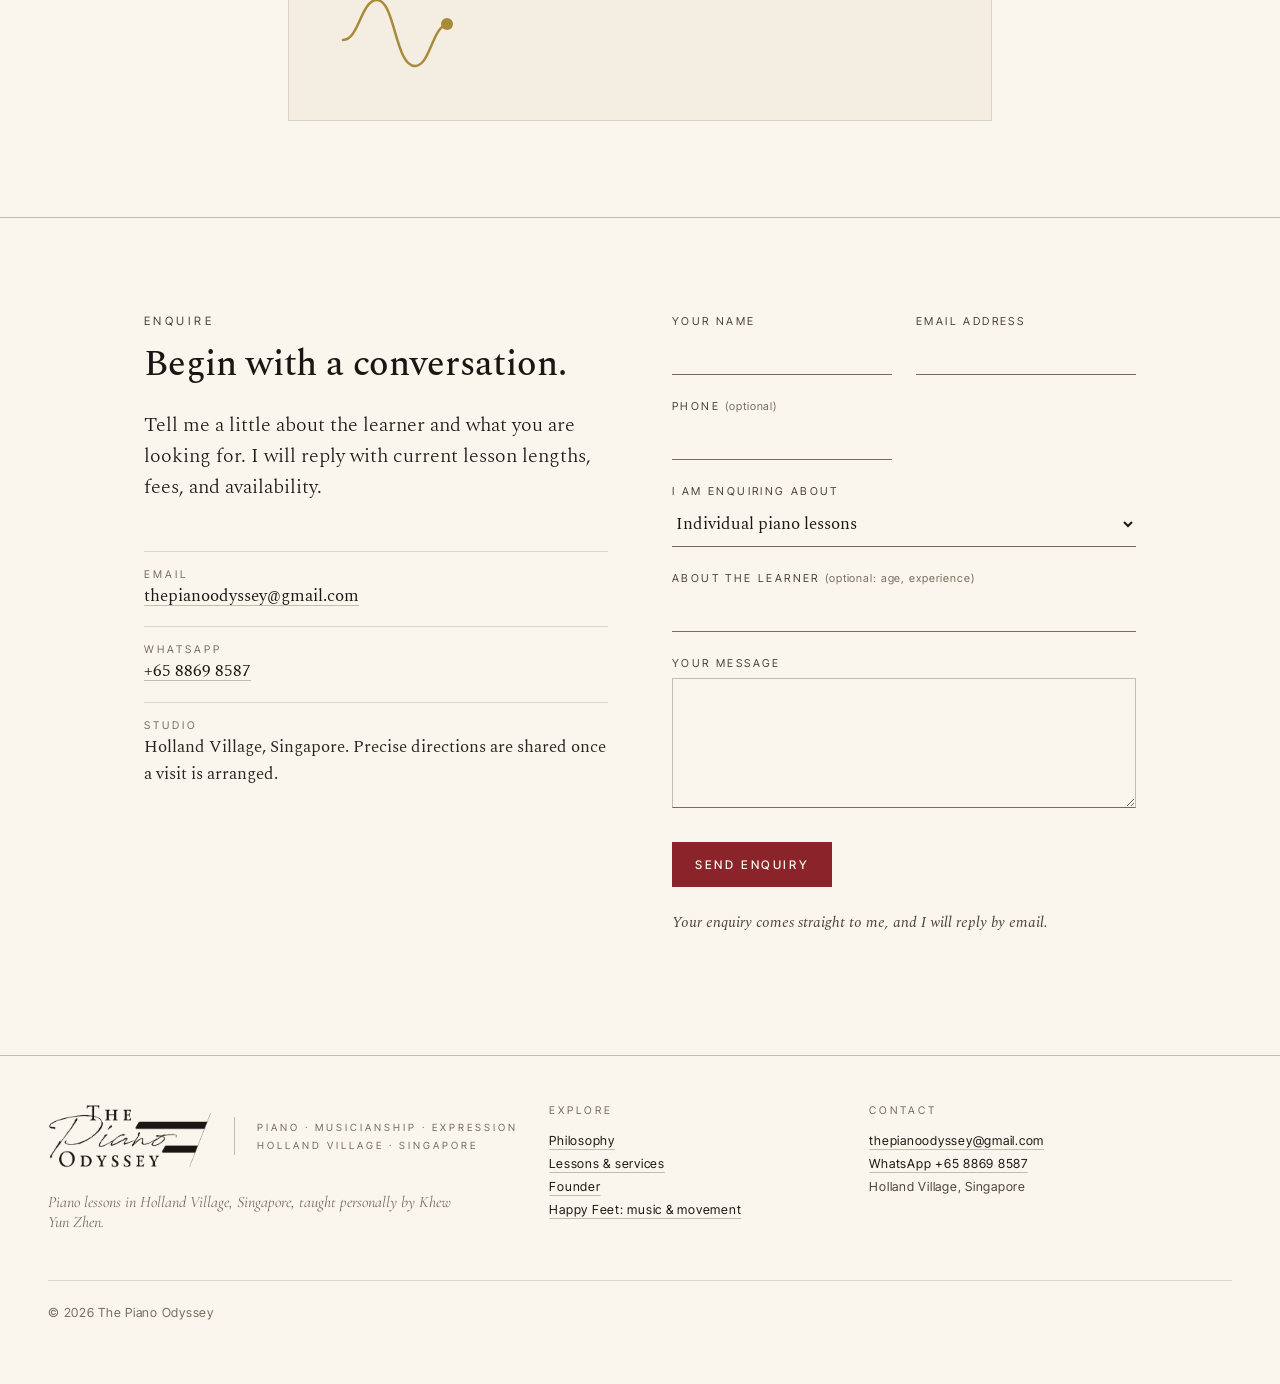
==== commit e18b8815: "Piano Odyssey: warmer footer description Co-Authored-By: Claude Opus 5.5 <noreply@anthropic.com>" ====
--- a/piano-odyssey/index.html
+++ b/piano-odyssey/index.html
@@ -240,7 +240,7 @@
           <span class="wordmark-tag">Holland Village · Singapore</span>
         </span>
       </a>
-          <p style="margin-top: var(--s3); max-width: 26em;">Personal piano instruction and musicianship in Holland Village, Singapore, led by Khew Yun Zhen.</p>
+          <p style="margin-top: var(--s3); max-width: 26em;">Piano lessons in Holland Village, Singapore, taught personally by Khew Yun Zhen.</p>
         </div>
         <div>
           <h3>Explore</h3>
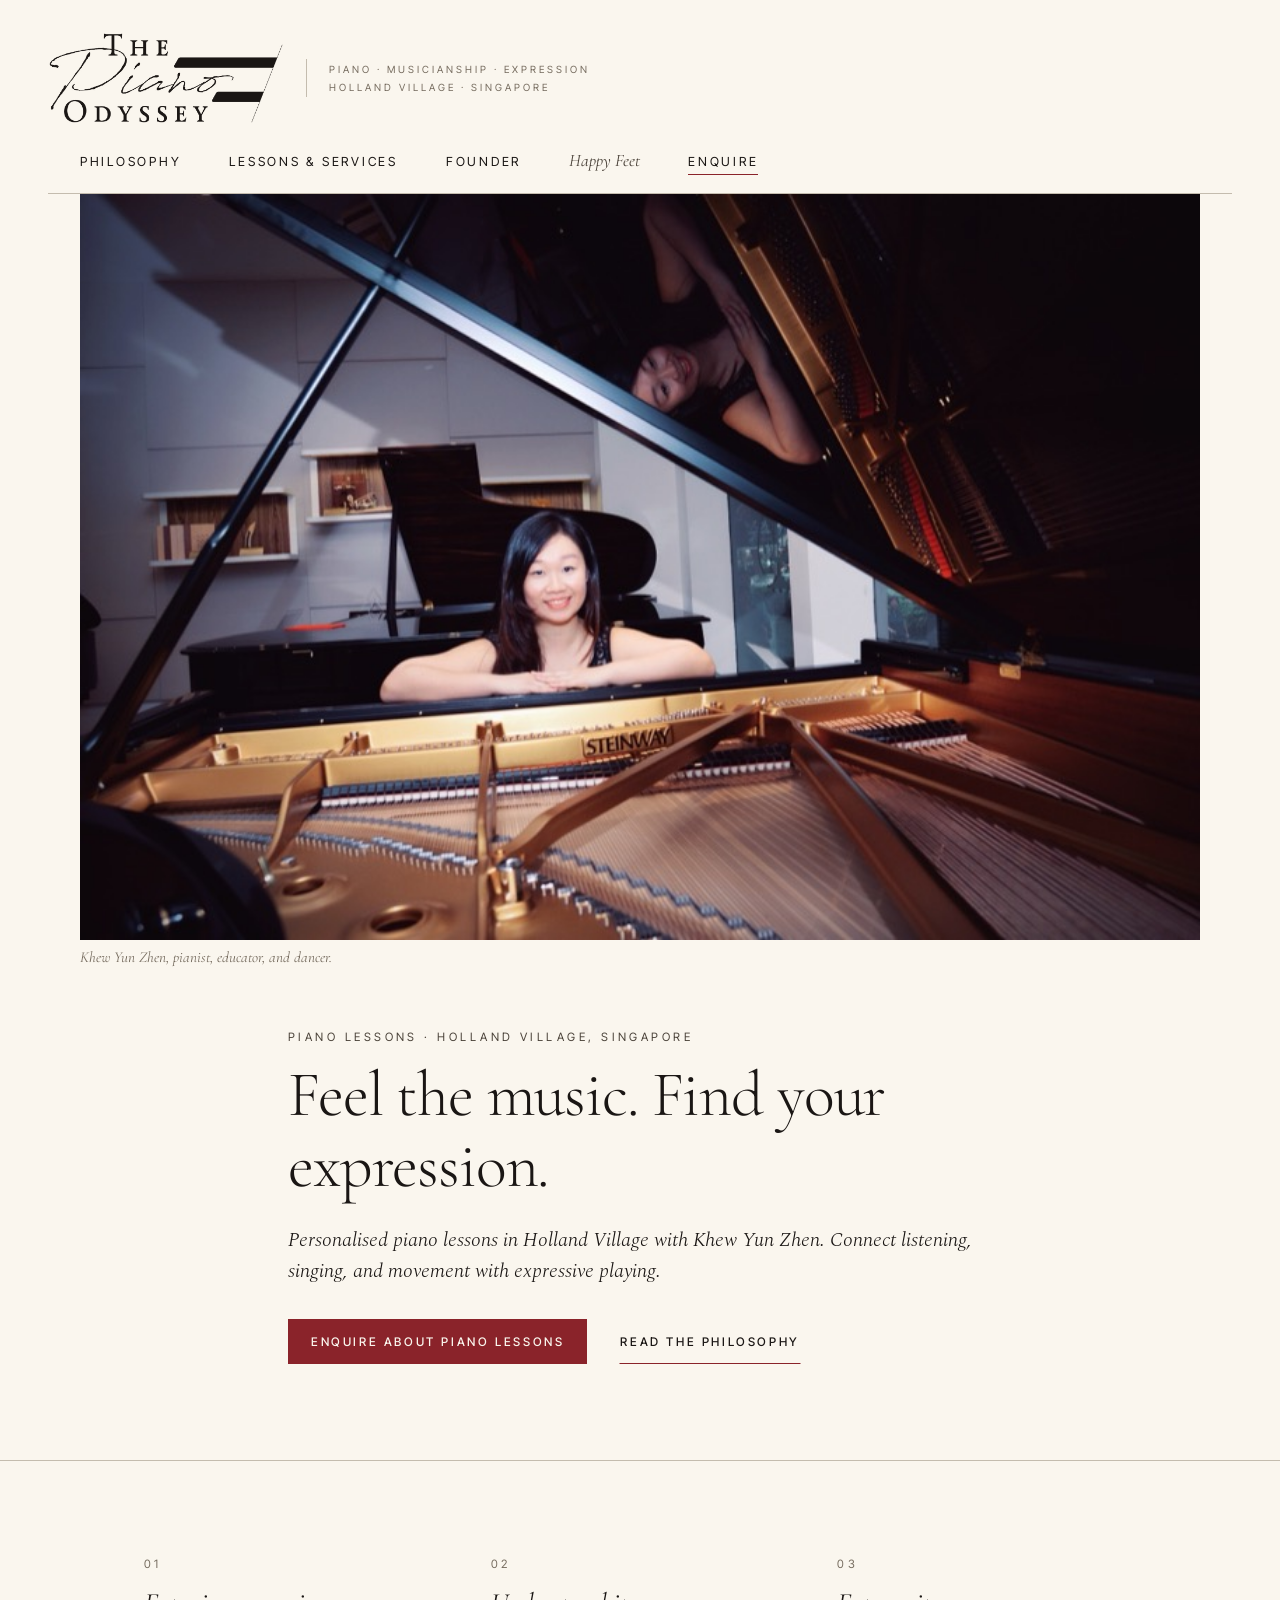
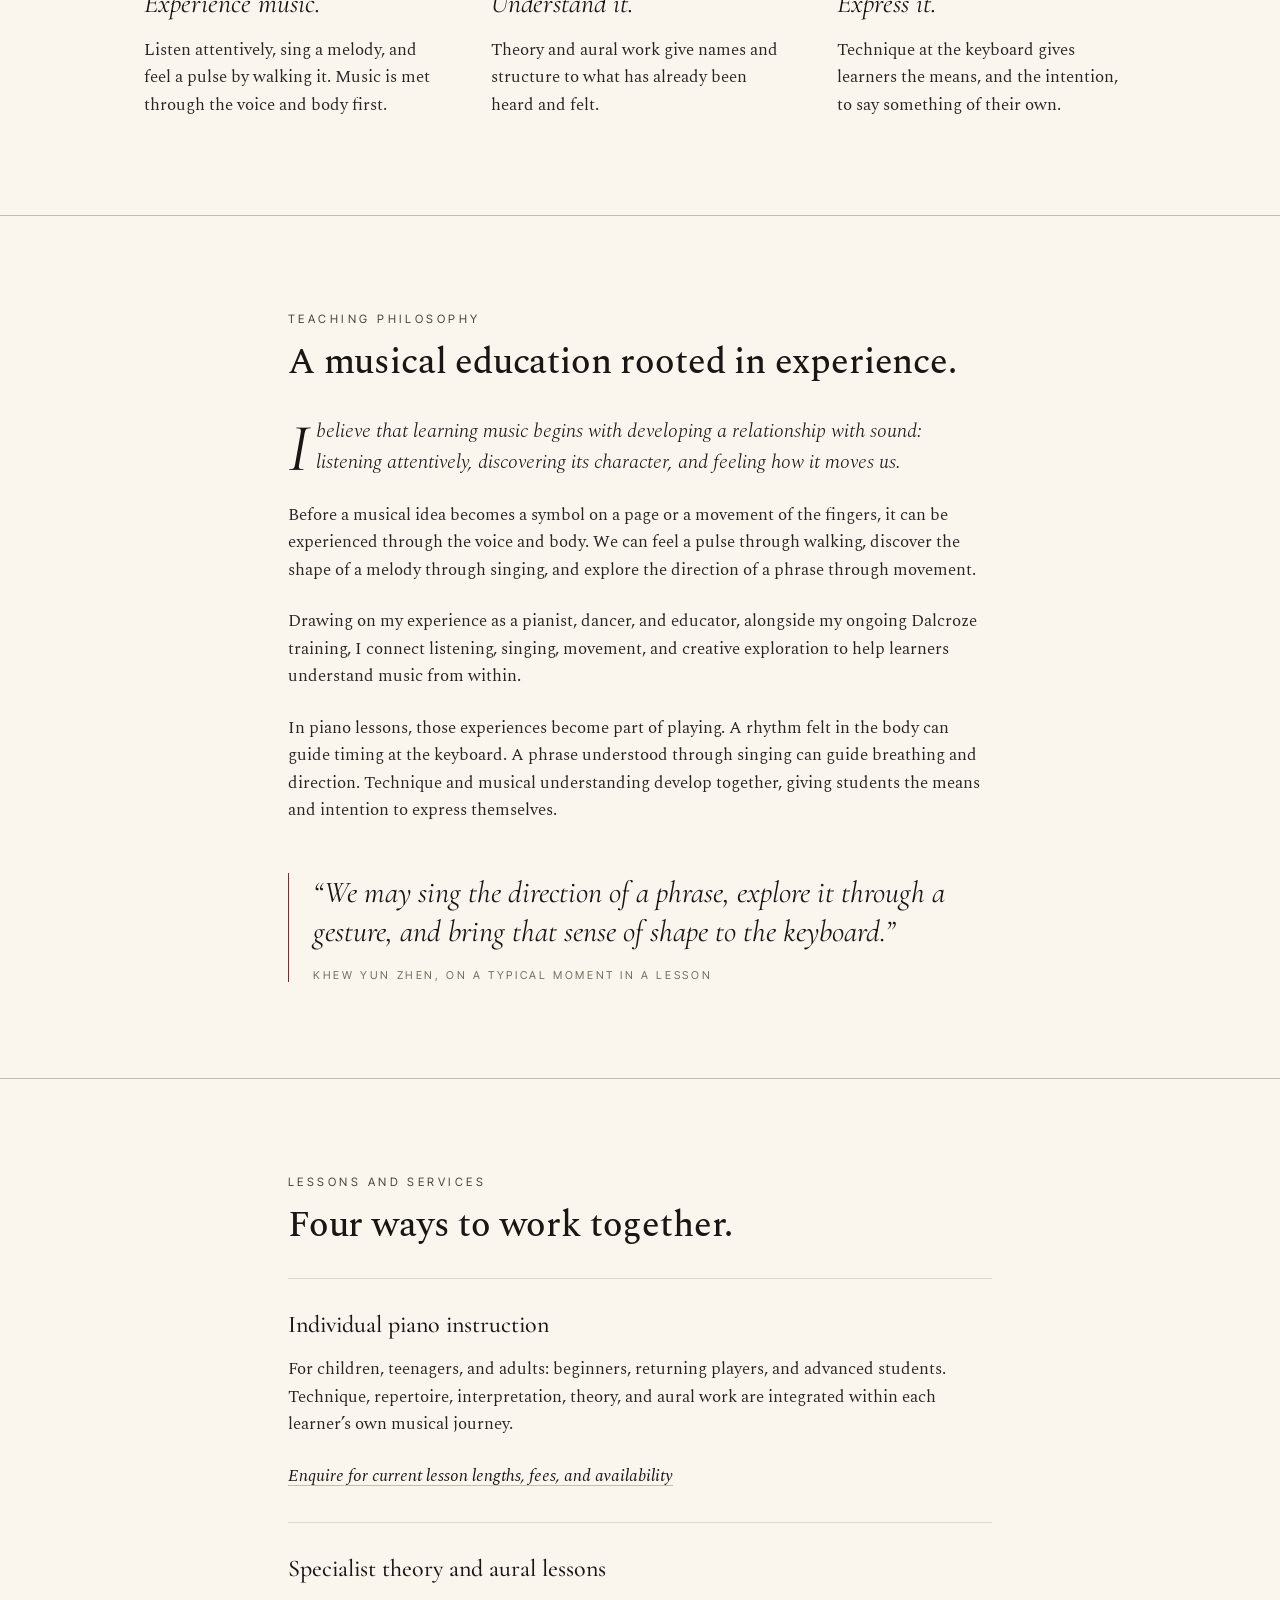
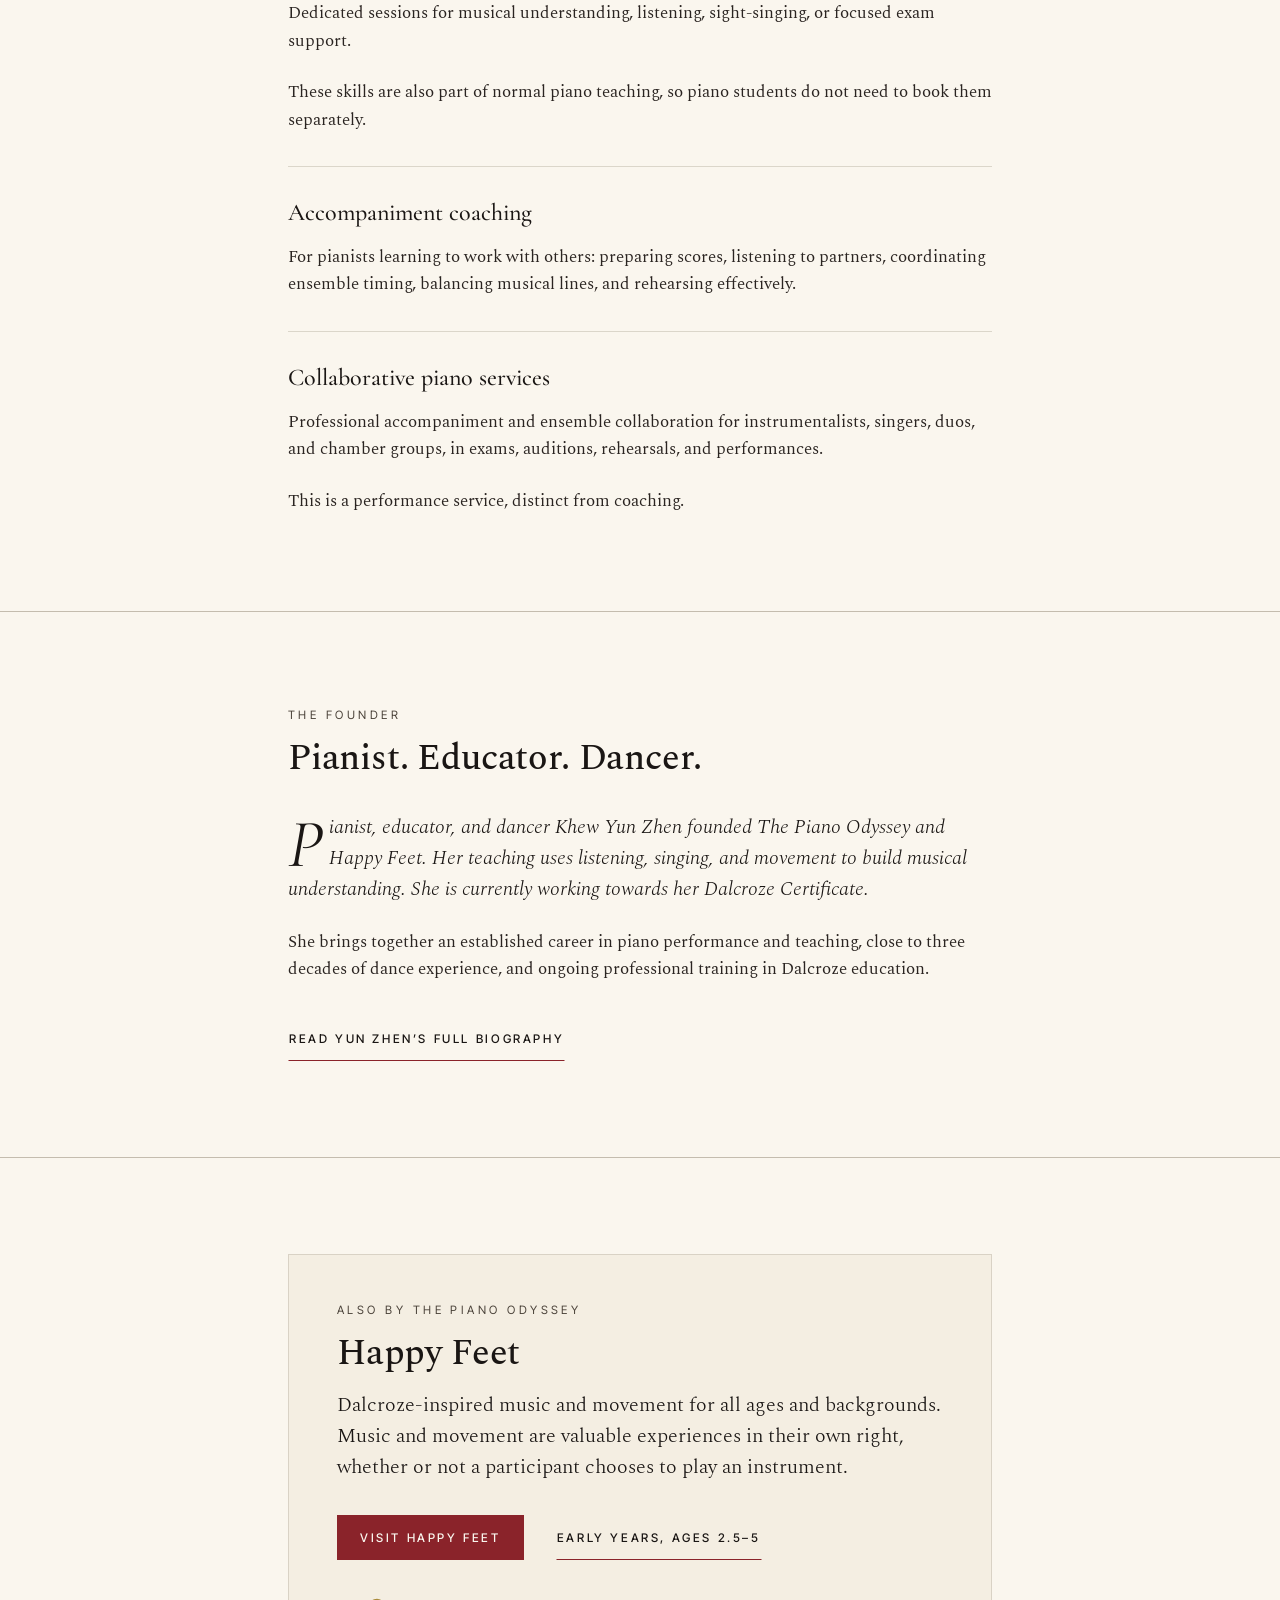
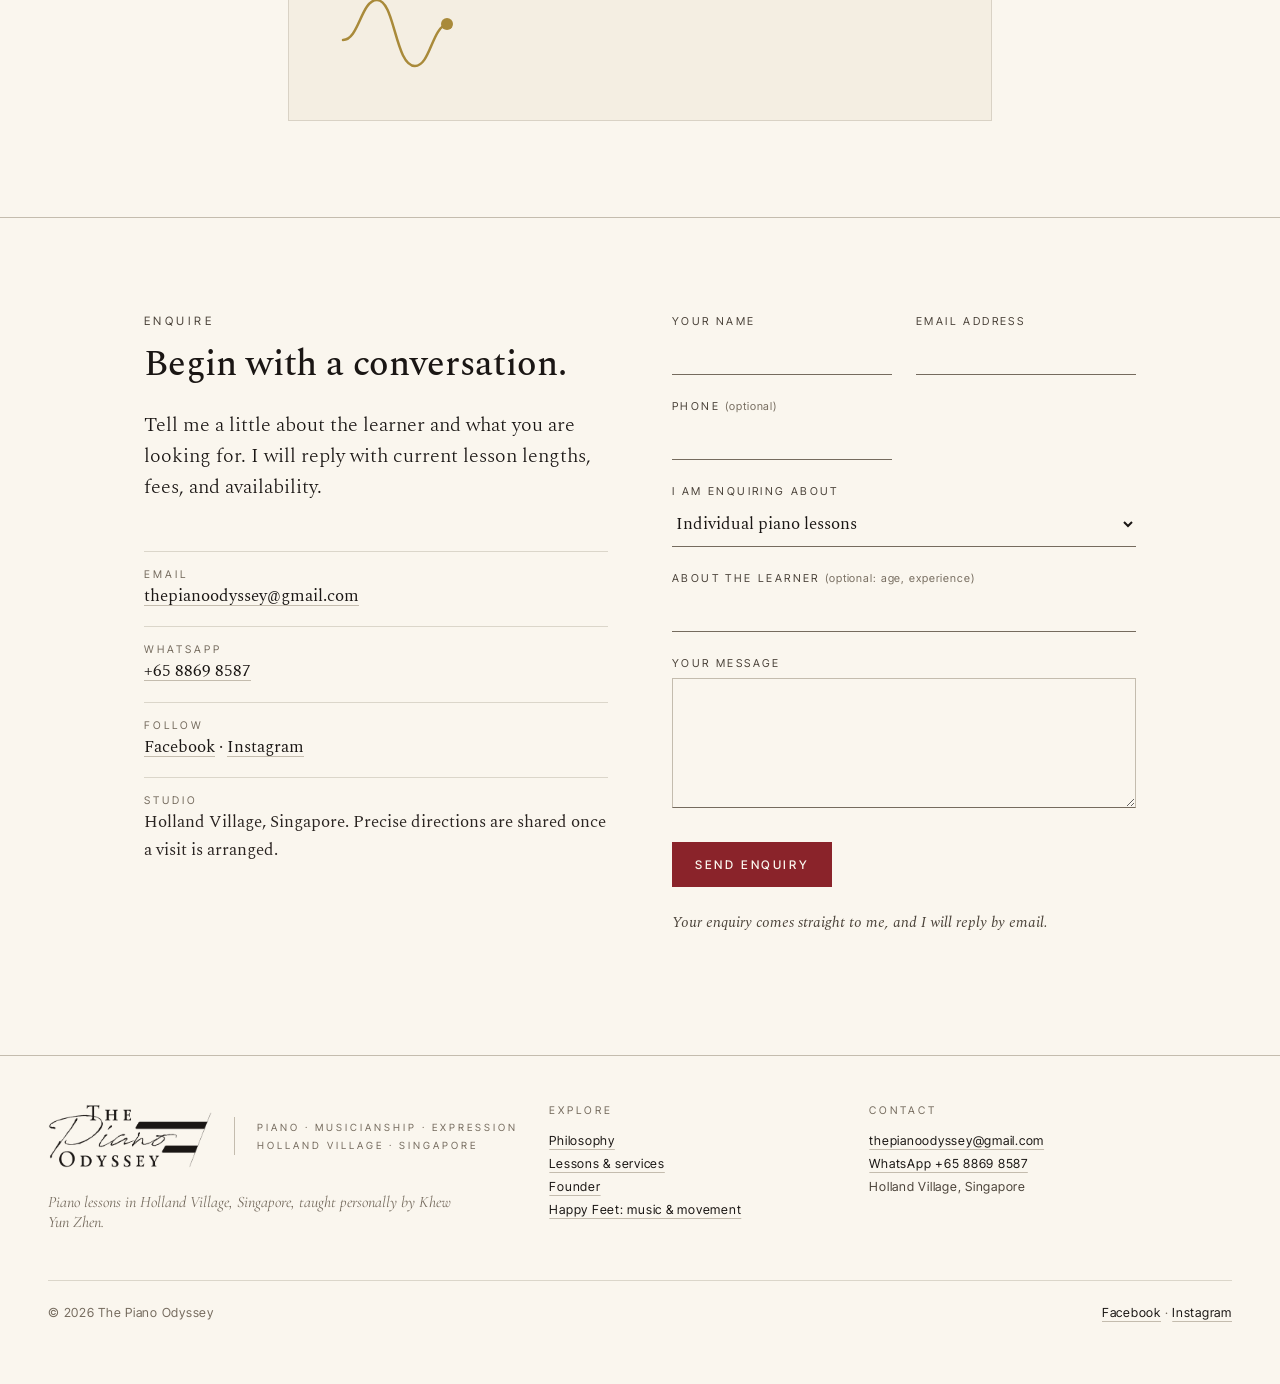
==== commit 1c04ebb4: "The Piano Odyssey: link to Facebook and Instagram Co-Authored-By: Claude Opus 5.5 <noreply@anthropic" ====
--- a/piano-odyssey/index.html
+++ b/piano-odyssey/index.html
@@ -182,6 +182,7 @@
           <ul class="contact-list" style="margin-top: var(--s5);">
             <li><span class="label">Email</span><a href="mailto:thepianoodyssey@gmail.com">thepianoodyssey@gmail.com</a></li>
             <li><span class="label">WhatsApp</span><a href="https://wa.me/6588698587?text=Hello%2C%20I%27d%20like%20to%20enquire%20about%20piano%20lessons%20at%20The%20Piano%20Odyssey." rel="noopener">+65 8869 8587</a></li>
+            <li><span class="label">Follow</span><a href="https://www.facebook.com/thepianoodyssey" rel="noopener">Facebook</a> · <a href="https://www.instagram.com/thepianoodyssey" rel="noopener">Instagram</a></li>
             <li><span class="label">Studio</span>Holland Village, Singapore. Precise directions are shared once a visit is arranged.</li>
           </ul>
         </div>
@@ -262,11 +263,14 @@
       </div>
       <div class="footer-base">
         <span>© <span data-year>2026</span> The Piano Odyssey</span>
+        <span class="social"><a href="https://www.facebook.com/thepianoodyssey" rel="noopener">Facebook</a> · <a href="https://www.instagram.com/thepianoodyssey" rel="noopener">Instagram</a></span>
       </div>
     </div>
   </footer>
 
   <script src="assets/js/config.js"></script>
   <script src="assets/js/site.js"></script>
+  <script>window.va = window.va || function () { (window.vaq = window.vaq || []).push(arguments); };</script>
+  <script defer src="/_vercel/insights/script.js"></script>
 </body>
 </html>
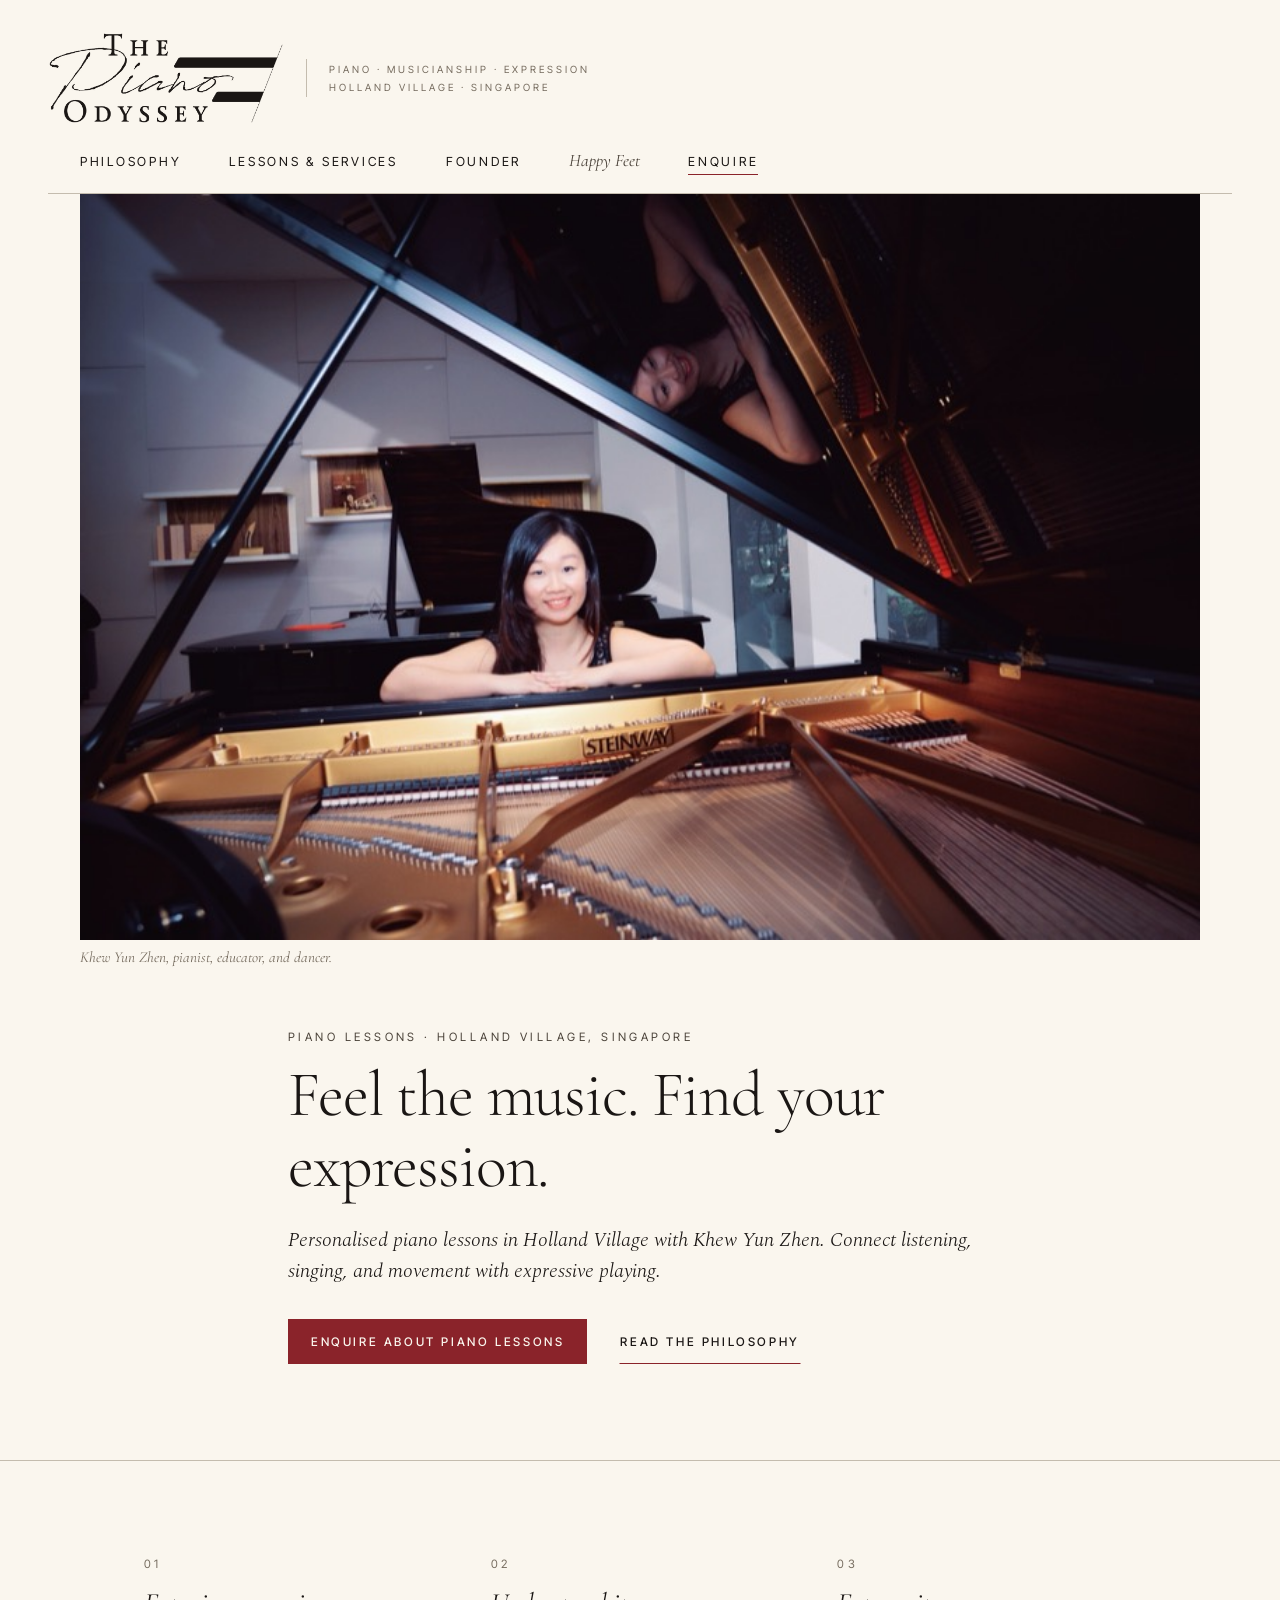
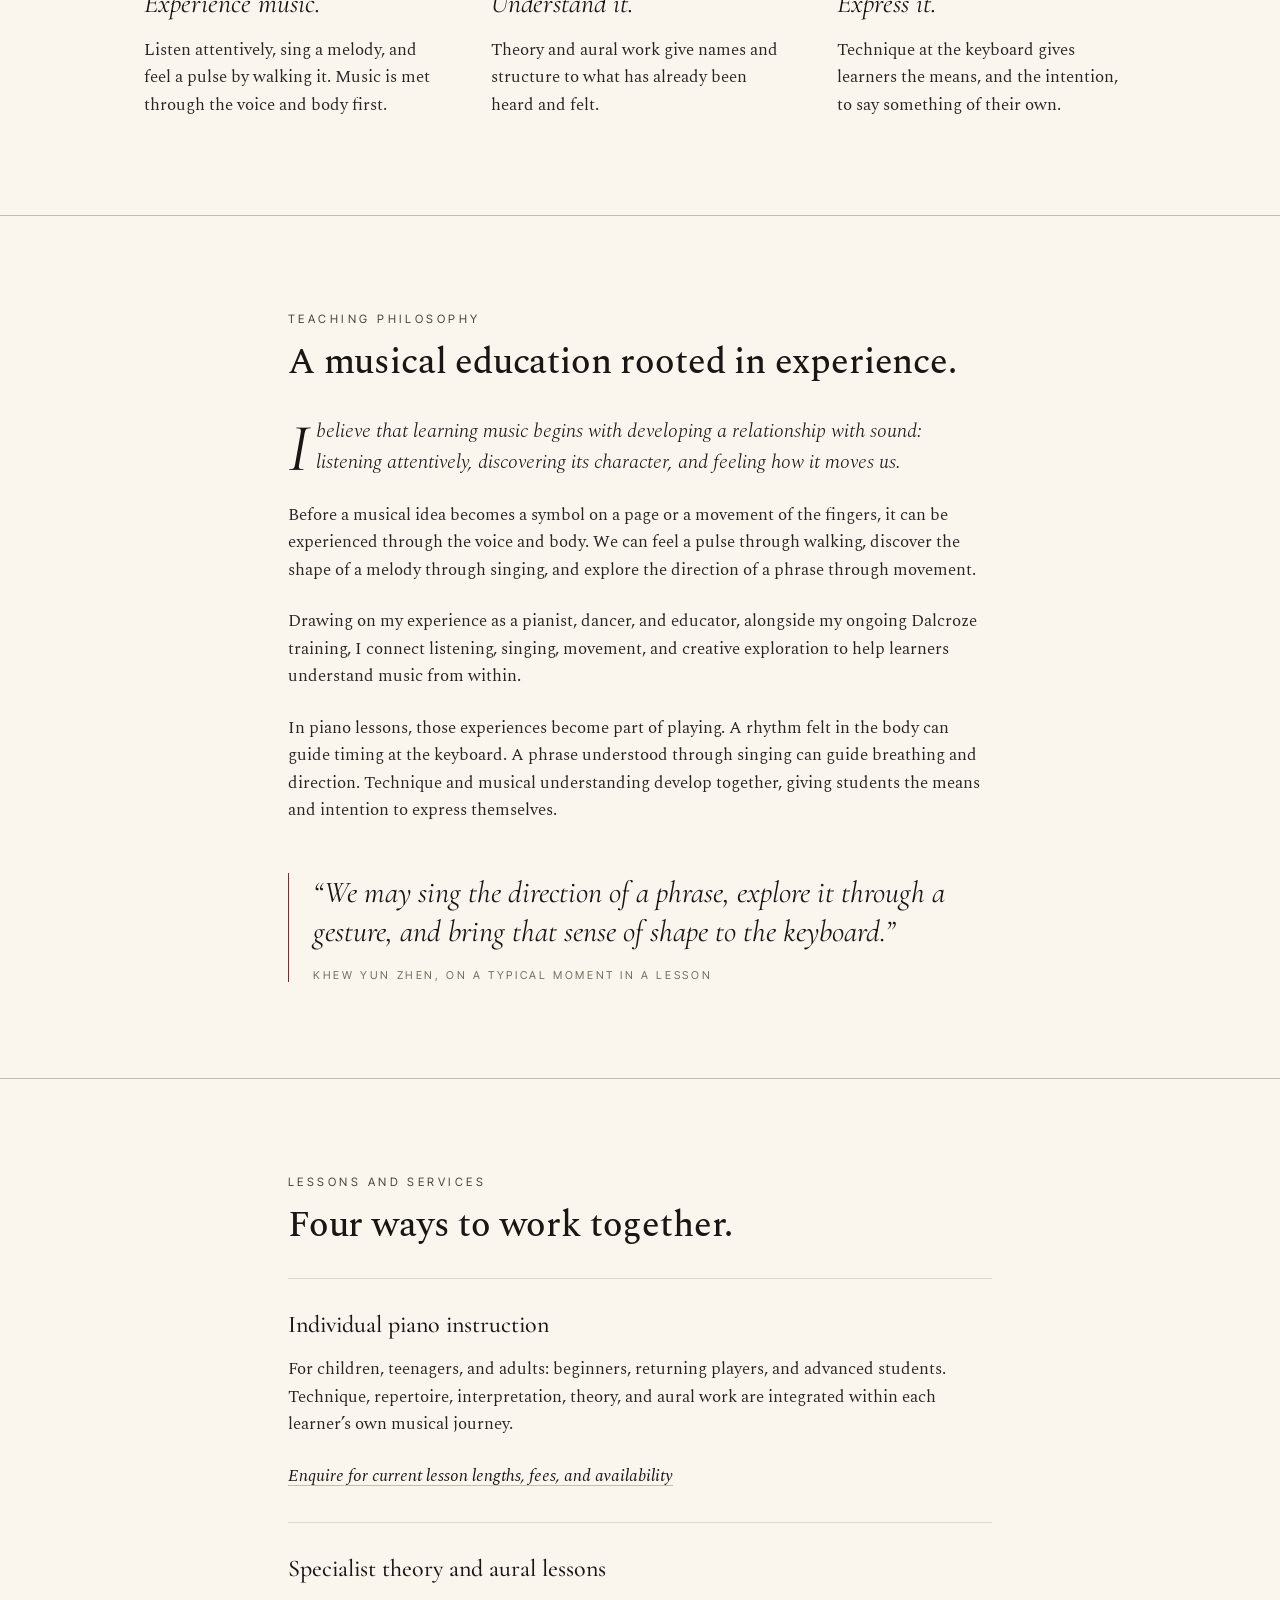
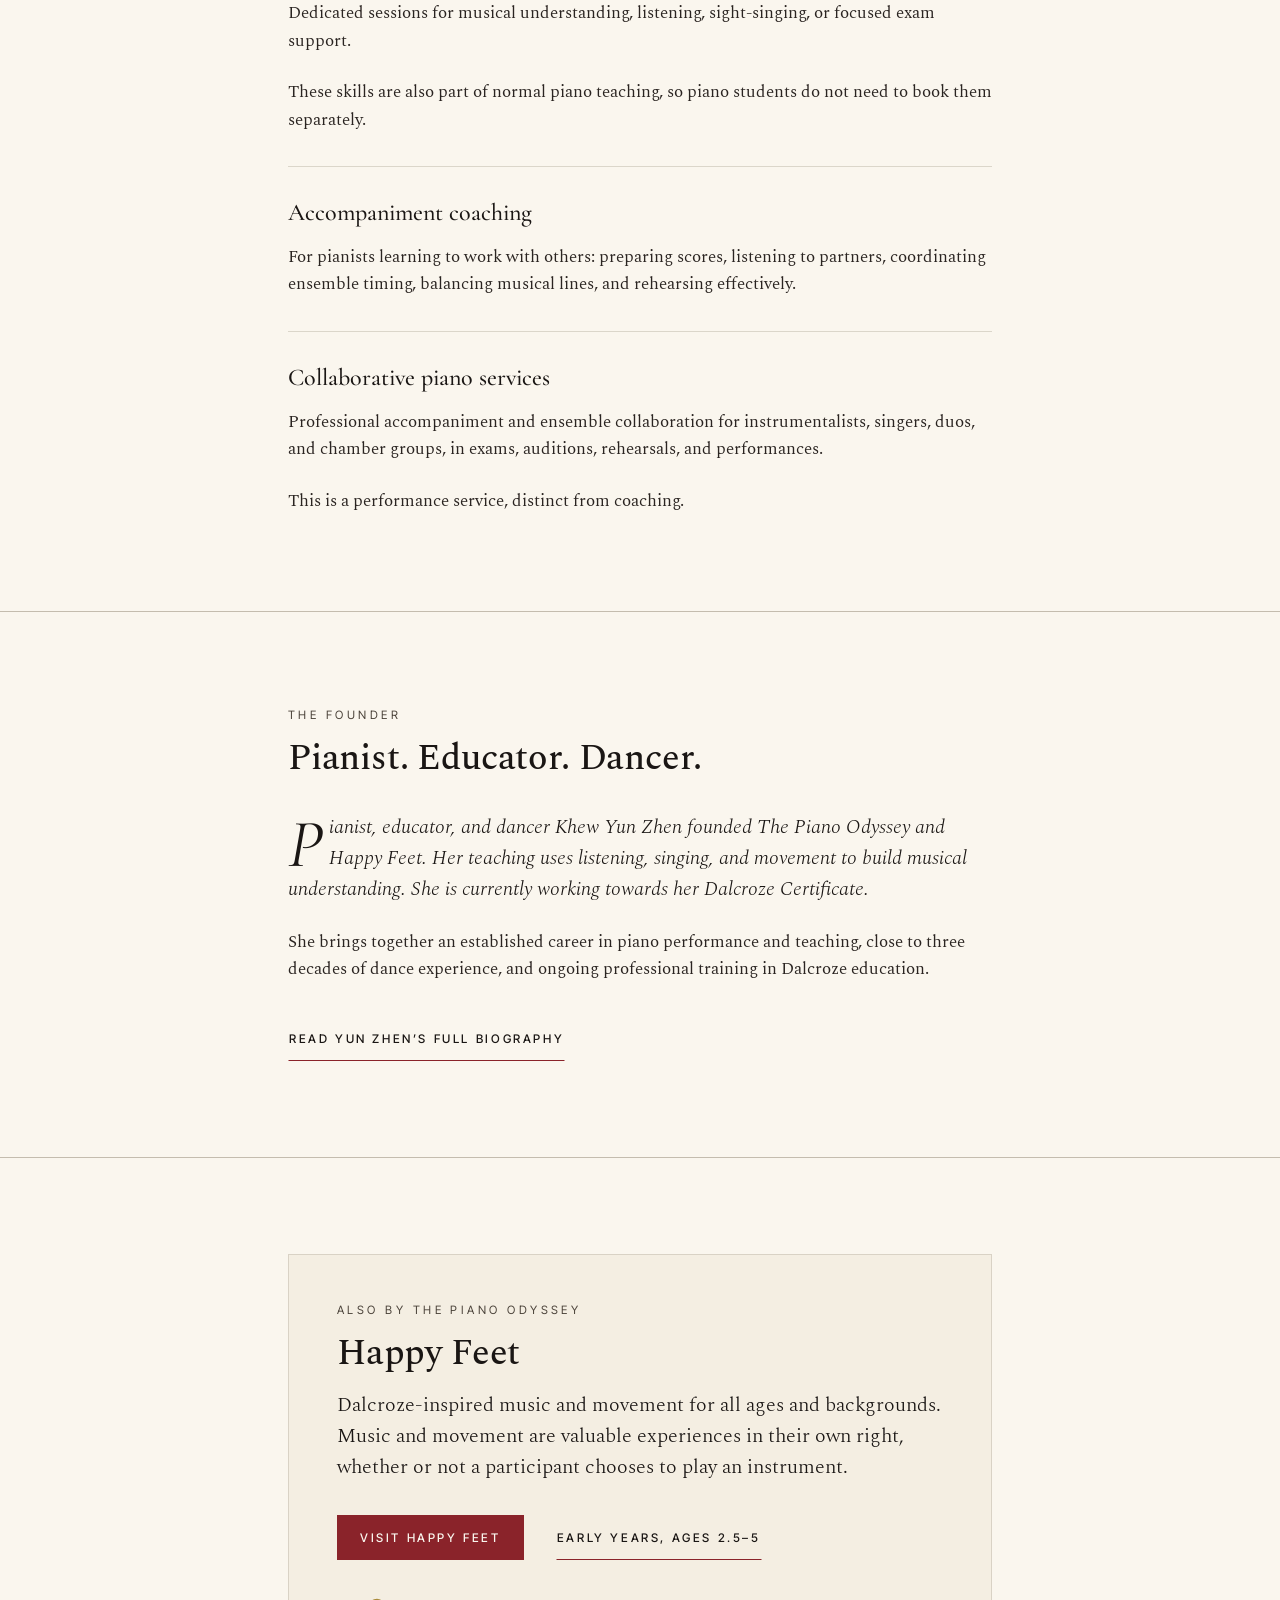
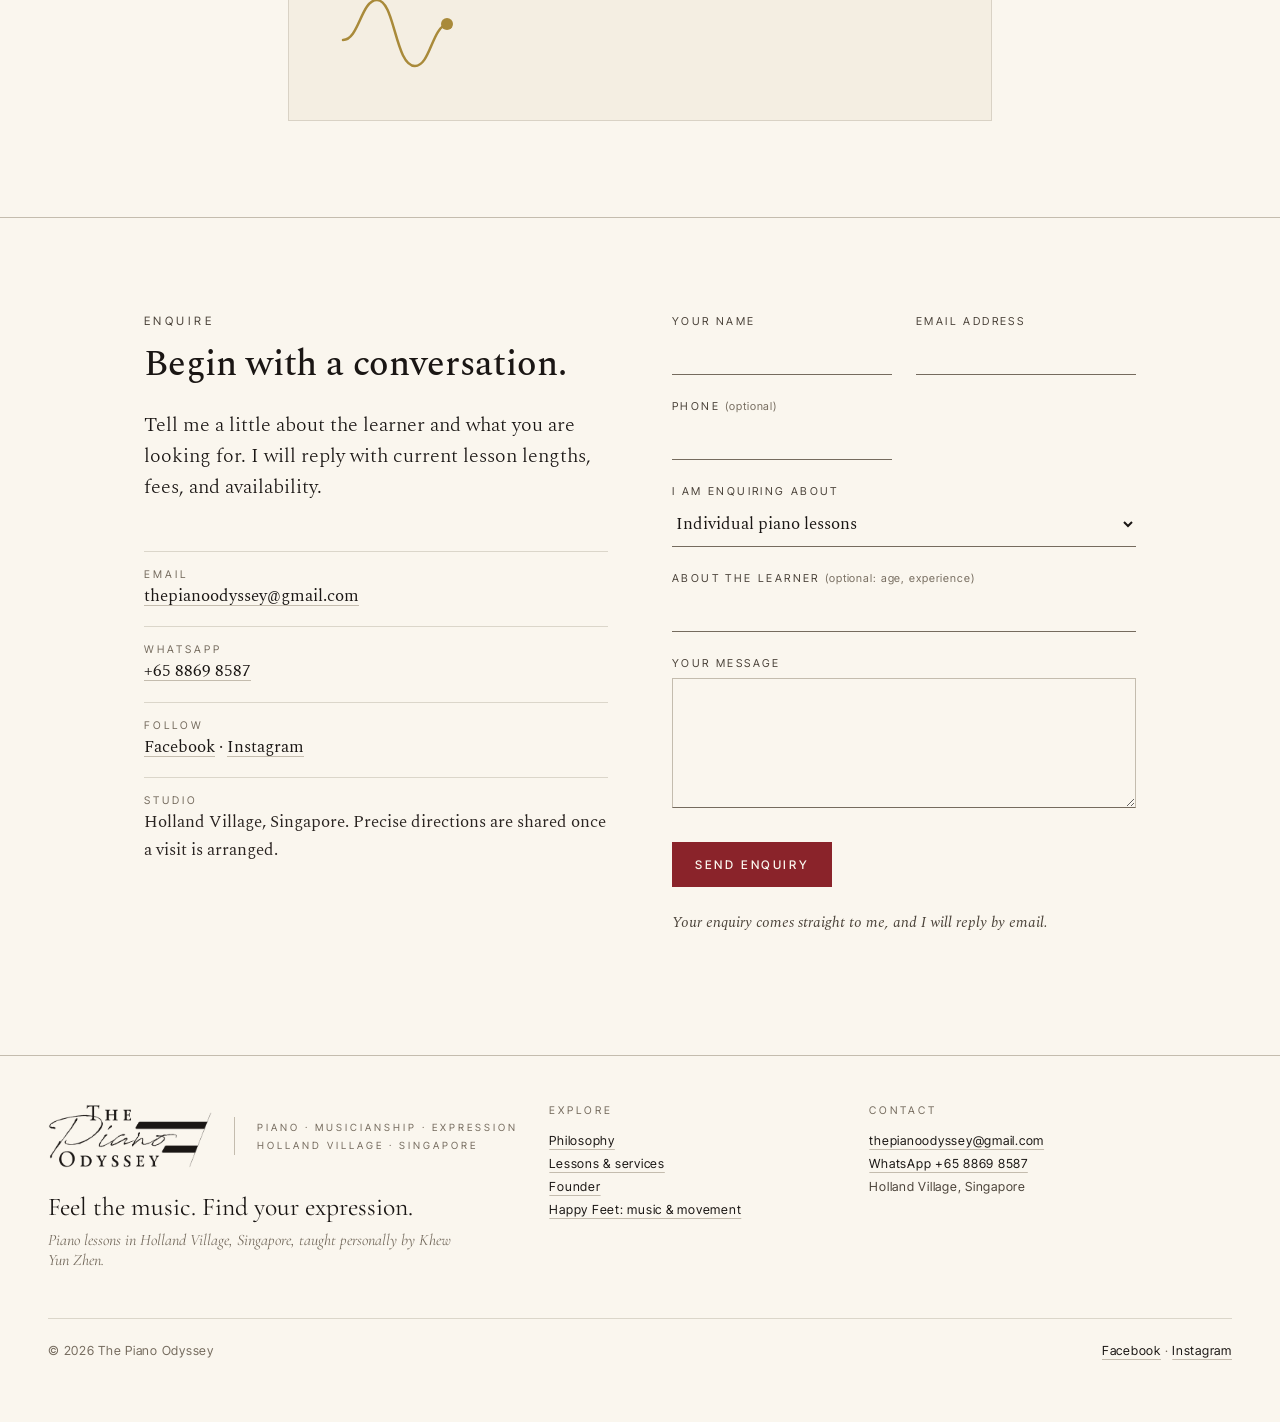
==== commit eabccd42: "The Piano Odyssey: show the tagline "Feel the music. Find your expression." in the footer Co-Authore" ====
--- a/piano-odyssey/index.html
+++ b/piano-odyssey/index.html
@@ -241,7 +241,8 @@
           <span class="wordmark-tag">Holland Village · Singapore</span>
         </span>
       </a>
-          <p style="margin-top: var(--s3); max-width: 26em;">Piano lessons in Holland Village, Singapore, taught personally by Khew Yun Zhen.</p>
+          <p class="footer-tagline">Feel the music. Find your expression.</p>
+          <p style="margin-top: var(--s1); max-width: 26em;">Piano lessons in Holland Village, Singapore, taught personally by Khew Yun Zhen.</p>
         </div>
         <div>
           <h3>Explore</h3>
--- a/piano-odyssey/assets/css/theme.css
+++ b/piano-odyssey/assets/css/theme.css
@@ -92,3 +92,6 @@
   .brand-logo { height: 68px; }
   .wordmark > span { display: none; }
 }
+
+/* The studio tagline, in the footer. */
+.site-footer .footer-tagline { font: 400 1.6rem/1.2 var(--display); font-style: normal; color: var(--ink-900); margin: var(--s3) 0 0; }
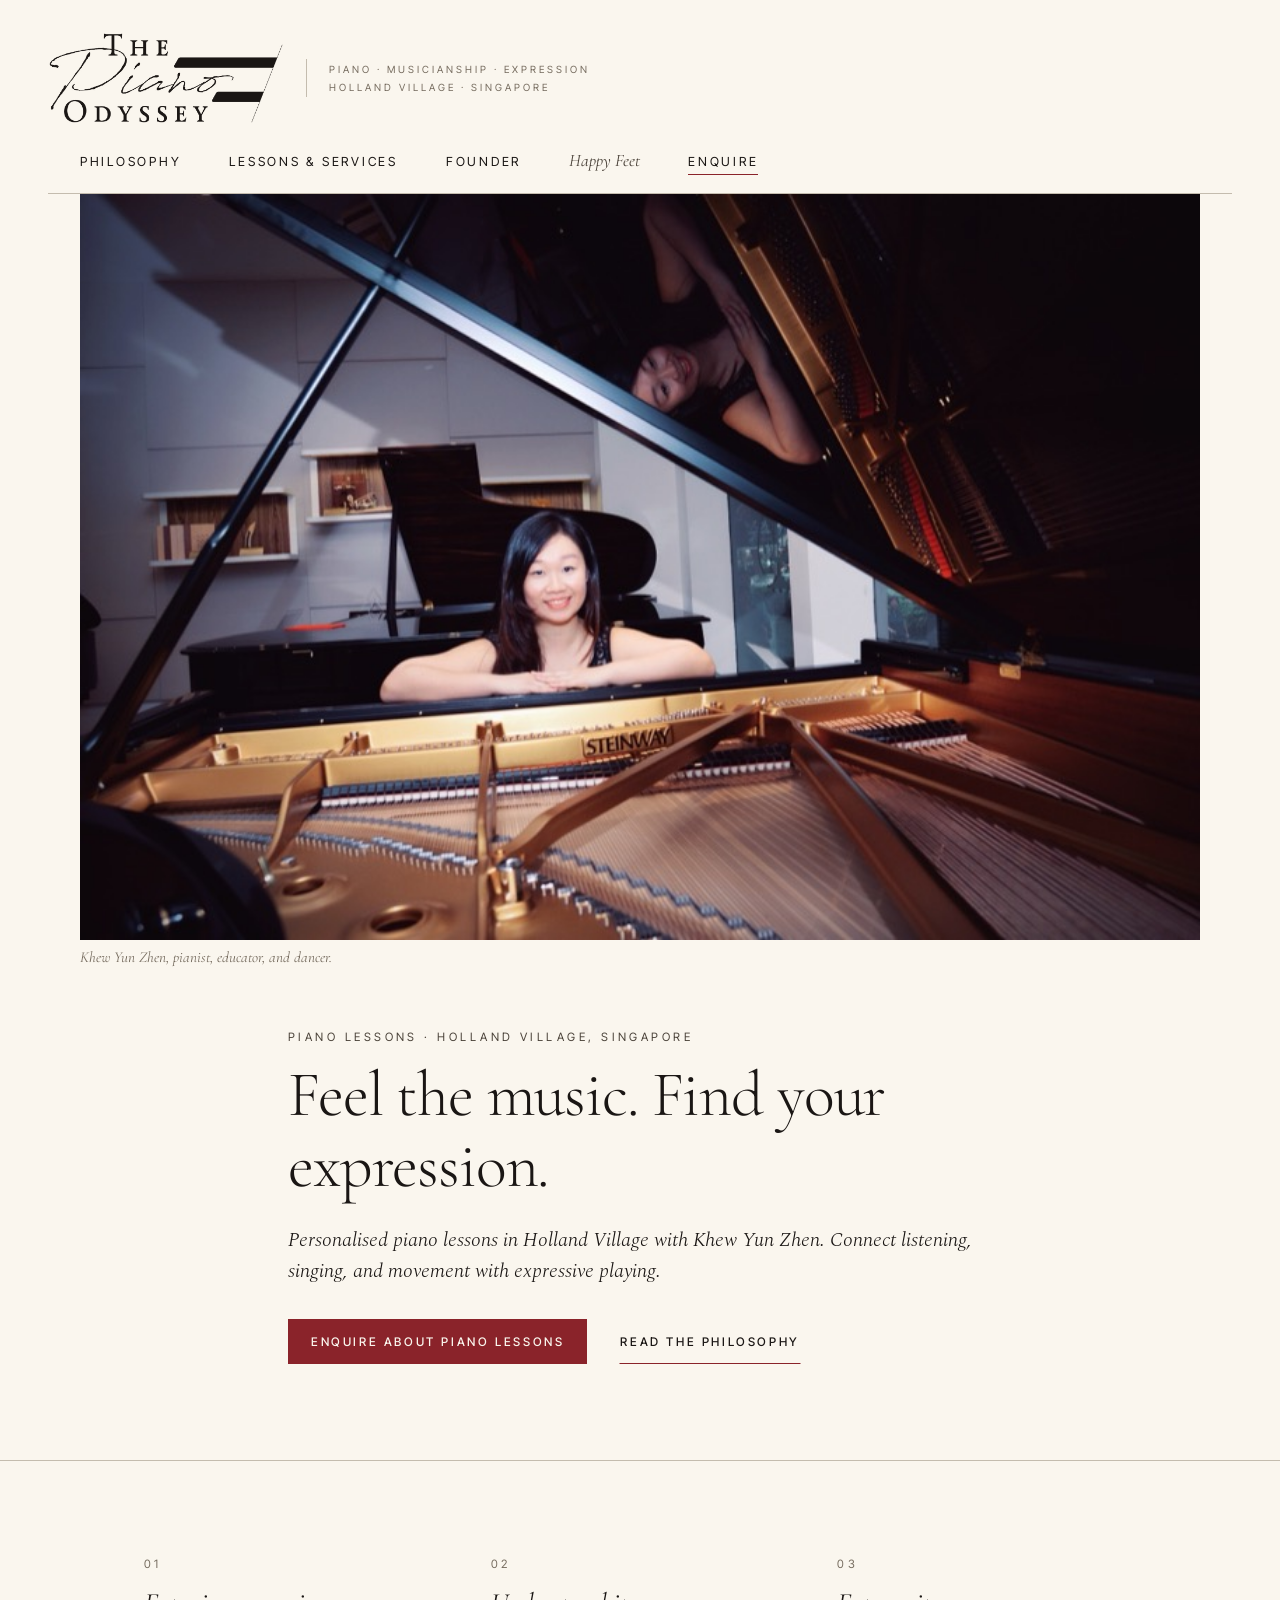
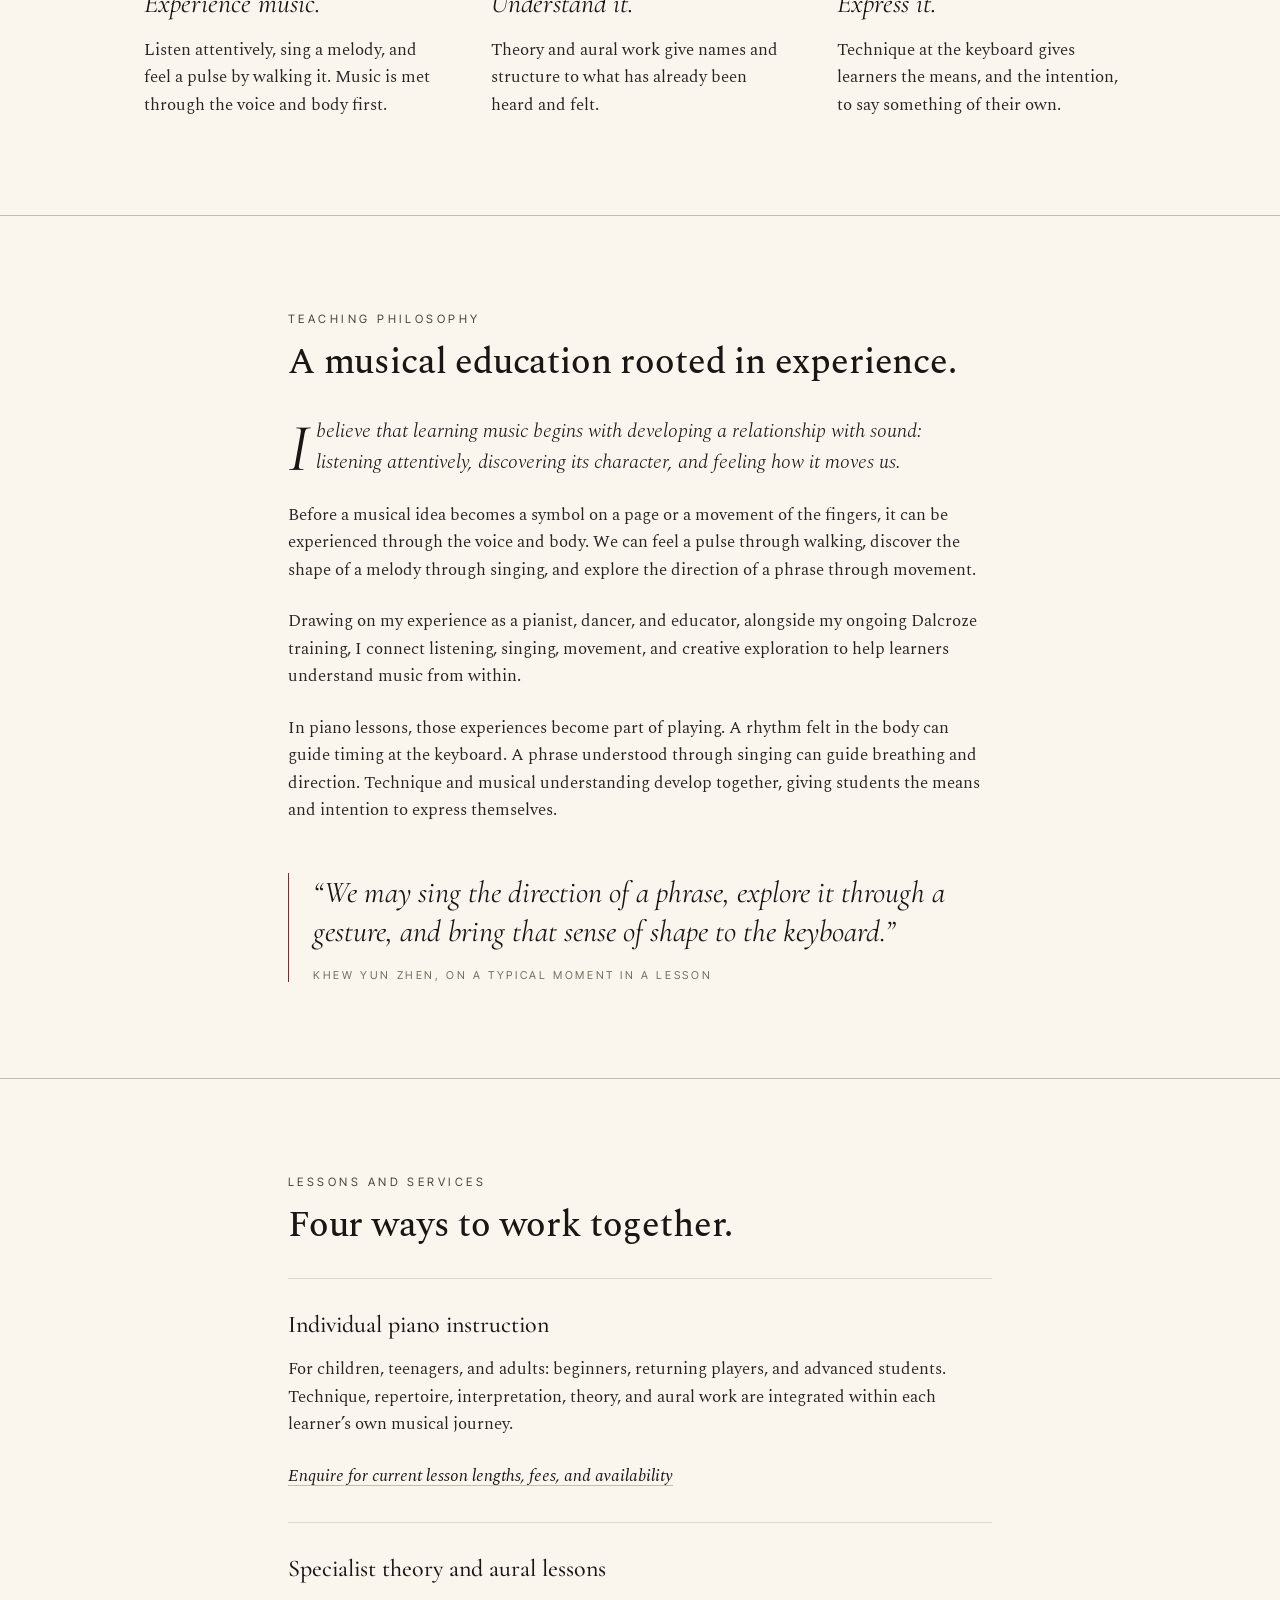
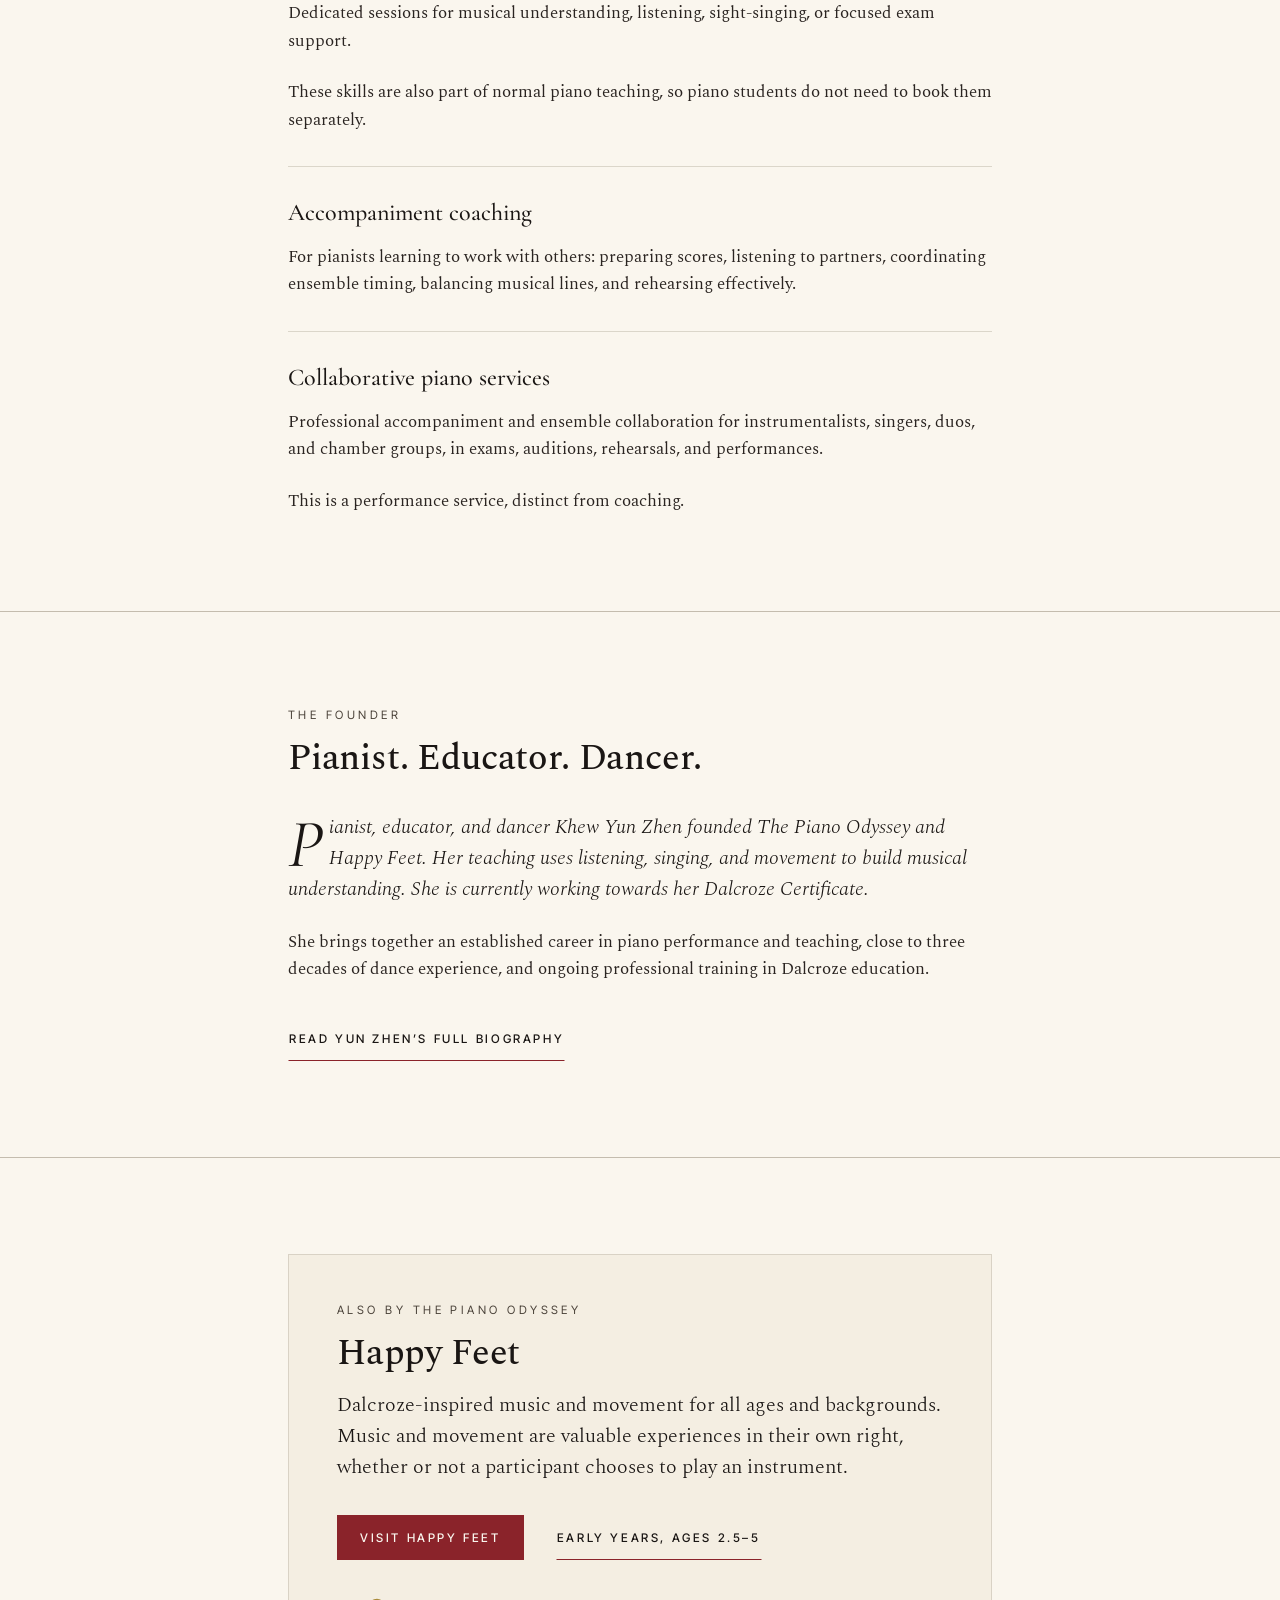
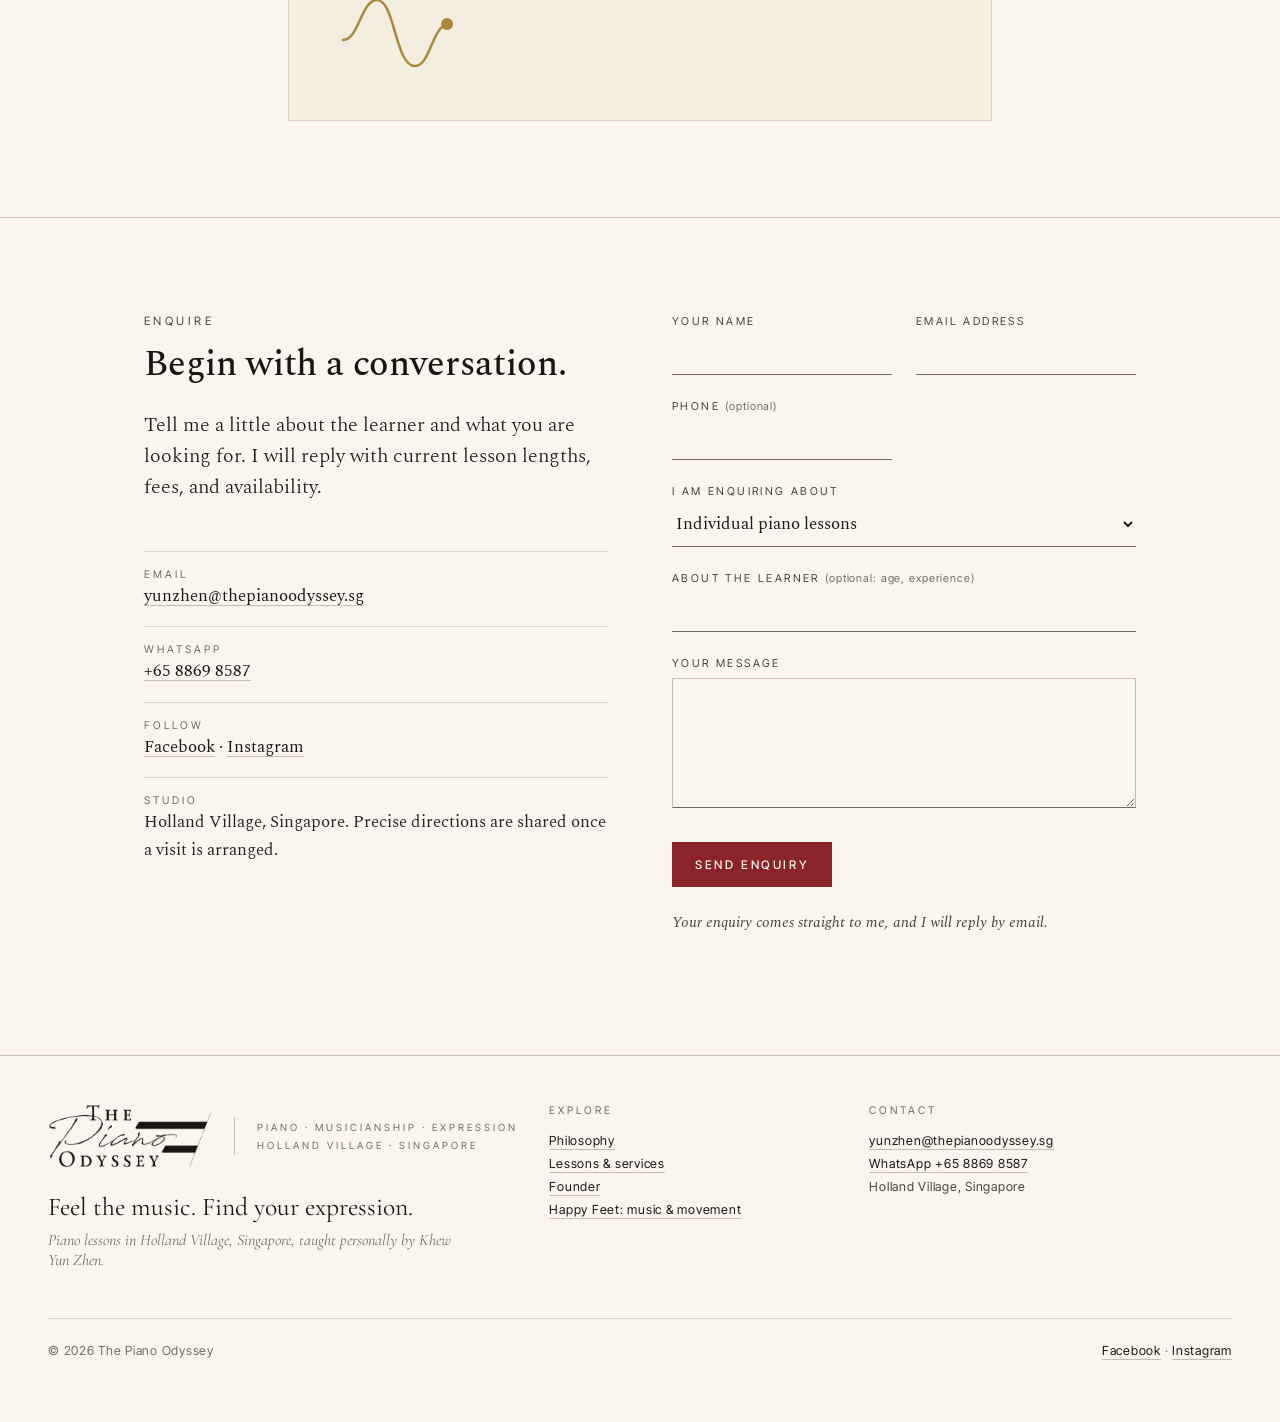
==== commit a361022d: "Show yunzhen@thepianoodyssey.sg instead of the Gmail address on both sites Co-Authored-By: Claude Op" ====
--- a/piano-odyssey/index.html
+++ b/piano-odyssey/index.html
@@ -180,7 +180,7 @@
           <h2>Begin with a conversation.</h2>
           <p class="lede">Tell me a little about the learner and what you are looking for. I will reply with current lesson lengths, fees, and availability.</p>
           <ul class="contact-list" style="margin-top: var(--s5);">
-            <li><span class="label">Email</span><a href="mailto:thepianoodyssey@gmail.com">thepianoodyssey@gmail.com</a></li>
+            <li><span class="label">Email</span><a href="mailto:yunzhen@thepianoodyssey.sg">yunzhen@thepianoodyssey.sg</a></li>
             <li><span class="label">WhatsApp</span><a href="https://wa.me/6588698587?text=Hello%2C%20I%27d%20like%20to%20enquire%20about%20piano%20lessons%20at%20The%20Piano%20Odyssey." rel="noopener">+65 8869 8587</a></li>
             <li><span class="label">Follow</span><a href="https://www.facebook.com/thepianoodyssey" rel="noopener">Facebook</a> · <a href="https://www.instagram.com/thepianoodyssey" rel="noopener">Instagram</a></li>
             <li><span class="label">Studio</span>Holland Village, Singapore. Precise directions are shared once a visit is arranged.</li>
@@ -256,7 +256,7 @@
         <div>
           <h3>Contact</h3>
           <ul>
-            <li><a href="mailto:thepianoodyssey@gmail.com">thepianoodyssey@gmail.com</a></li>
+            <li><a href="mailto:yunzhen@thepianoodyssey.sg">yunzhen@thepianoodyssey.sg</a></li>
             <li><a href="https://wa.me/6588698587" rel="noopener">WhatsApp +65 8869 8587</a></li>
             <li>Holland Village, Singapore</li>
           </ul>
